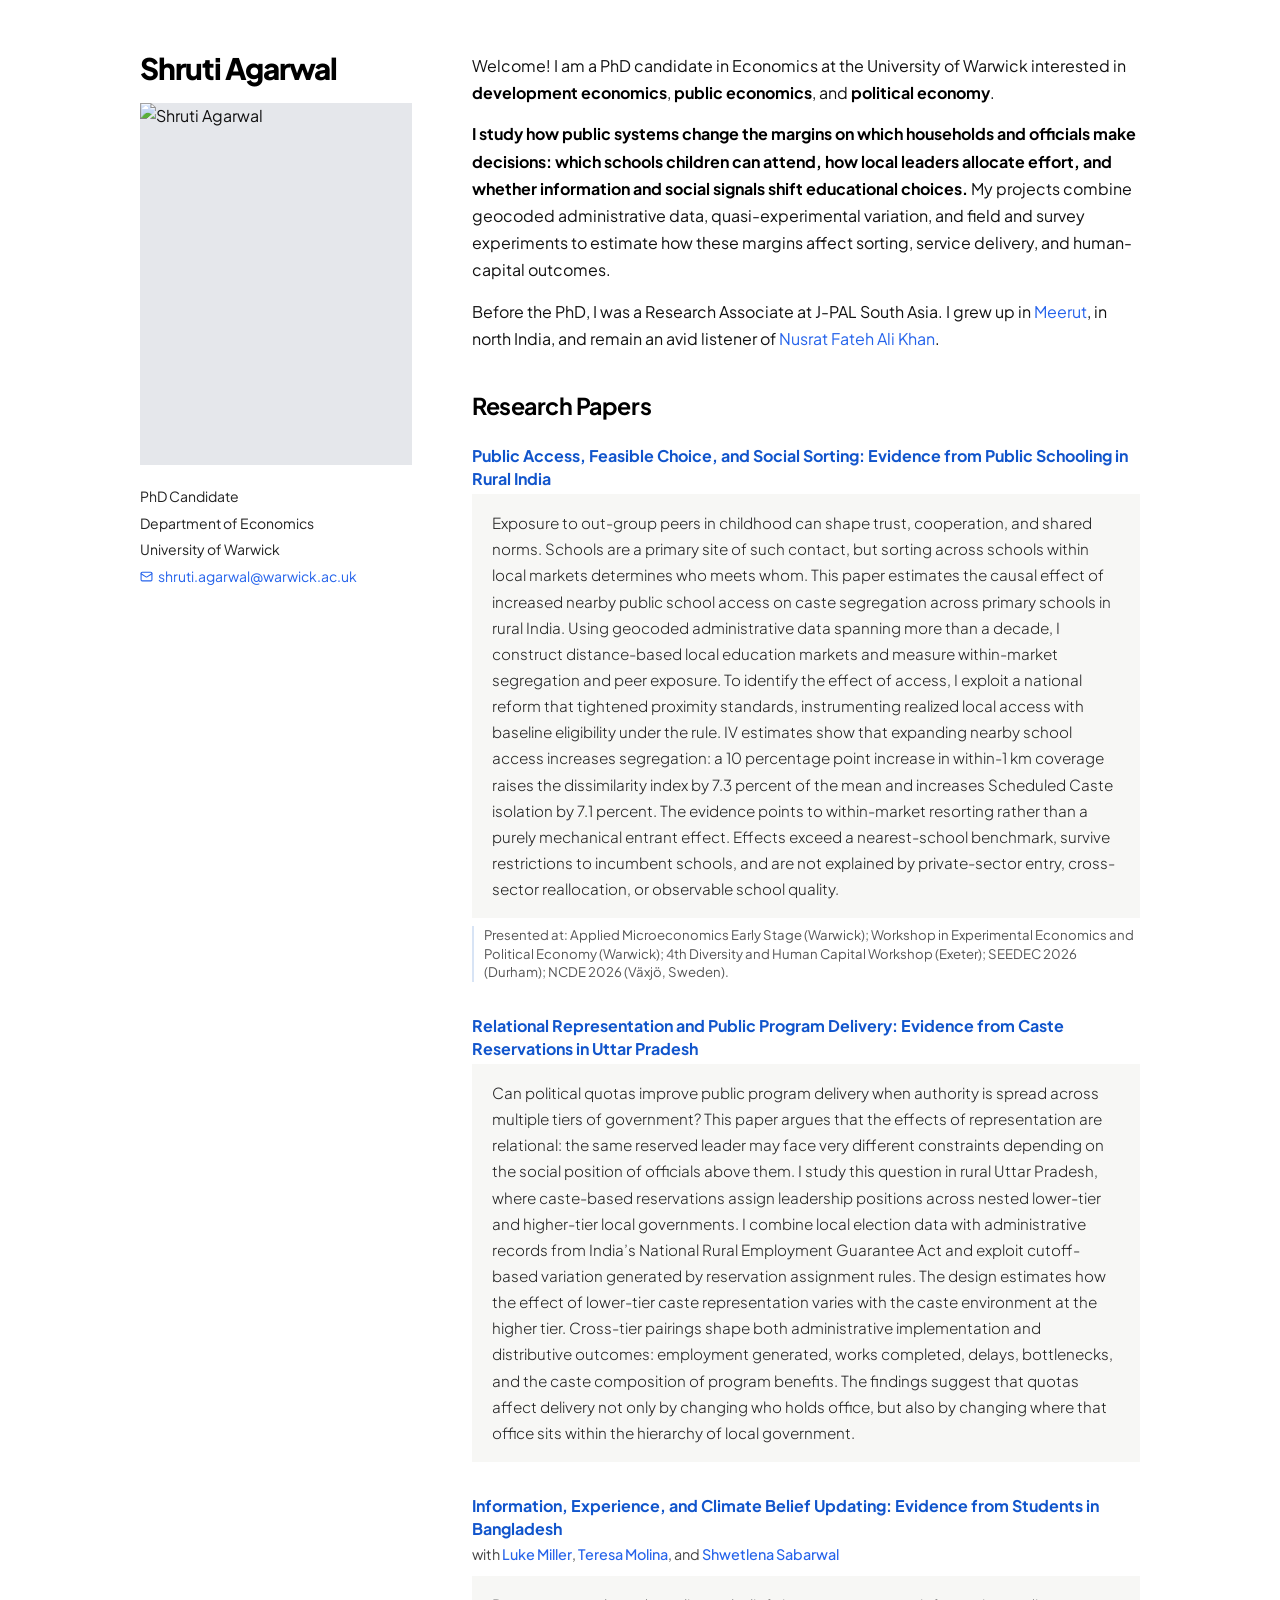
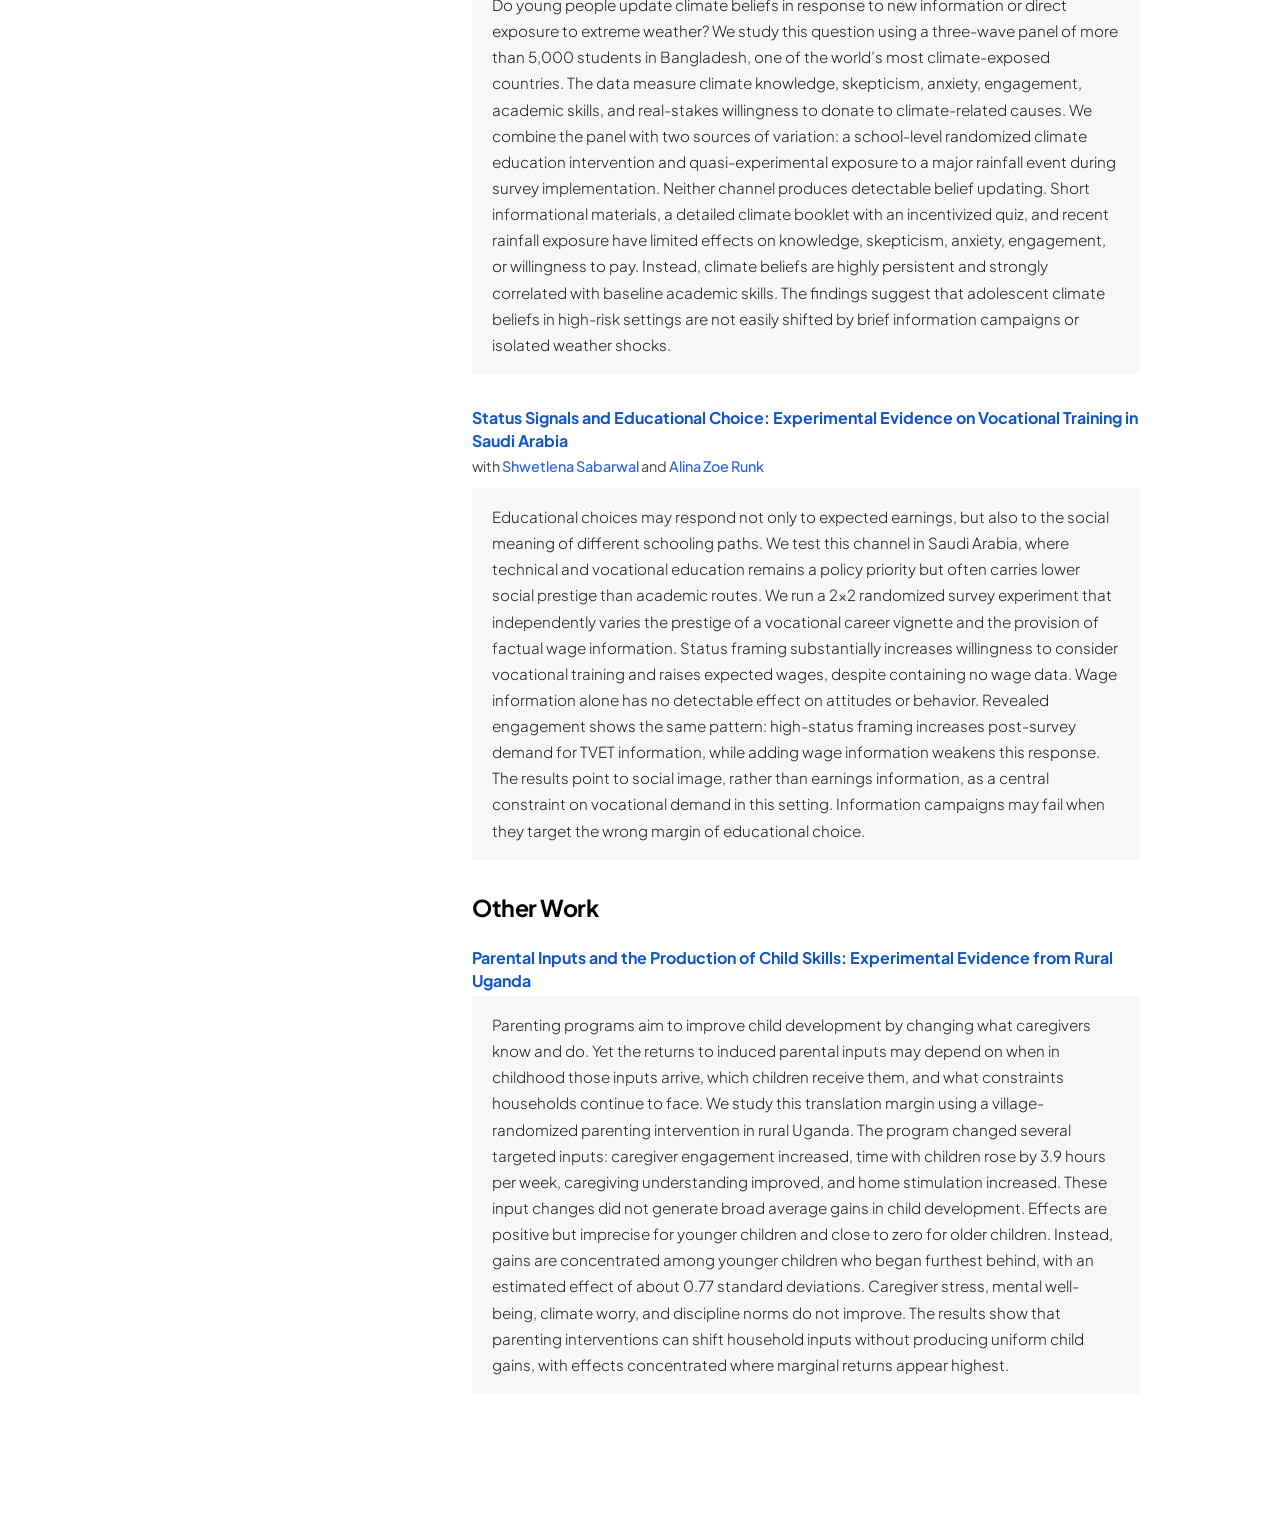
==== index.html @ dd12c12b "Add files via upload" ====
<!DOCTYPE html>
<html lang="en">
<head>
  <meta charset="UTF-8">
  <meta name="viewport" content="width=device-width, initial-scale=1.0">
  <title>Shruti Agarwal</title>
  <meta name="description" content="PhD candidate in Economics at the University of Warwick. Development economics and public economics.">
  <link rel="preconnect" href="https://fonts.googleapis.com">
  <link rel="preconnect" href="https://fonts.gstatic.com" crossorigin>
  <link href="https://fonts.googleapis.com/css2?family=Plus+Jakarta+Sans:ital,wght@0,300;0,400;0,500;0,600;0,700;1,400&display=swap" rel="stylesheet">
  <link rel="stylesheet" href="assets/css/style.css">
</head>
<body>

<div class="page">

  <!-- LEFT COLUMN -->
  <aside class="left-col">
    <h1 class="name">Shruti Agarwal</h1>
    <!-- Replace src with your photo -->
    <img src="assets/images/profile.jpg" alt="Shruti Agarwal" class="photo">
    <div class="affil">
      <p>PhD Candidate</p>
      <p>Department of Economics</p>
      <p>University of Warwick</p>
      <a href="mailto:shruti.agarwal@warwick.ac.uk" class="email-link">
        <svg width="13" height="13" viewBox="0 0 24 24" fill="none" stroke="currentColor" stroke-width="2" stroke-linecap="round" stroke-linejoin="round" aria-hidden="true"><rect width="20" height="16" x="2" y="4" rx="2"/><path d="m22 7-8.97 5.7a1.94 1.94 0 0 1-2.06 0L2 7"/></svg>
        shruti.agarwal@warwick.ac.uk
      </a>
    </div>
  </aside>

  <!-- RIGHT COLUMN -->
  <main class="right-col">

    <div class="bio">
      <p>Welcome! I am a PhD candidate in Economics at the University of Warwick interested in <strong>development economics</strong>, <strong>public economics</strong>, and <strong>political economy</strong>.</p>

      <p><strong>I study how public systems change the margins on which households and officials make decisions: which schools children can attend, how local leaders allocate effort, and whether information and social signals shift educational choices.</strong> My projects combine geocoded administrative data, quasi-experimental variation, and field and survey experiments to estimate how these margins affect sorting, service delivery, and human-capital outcomes.</p>

      <p>Before the PhD, I was a Research Associate at J-PAL South Asia. I grew up in <a href="https://franpritchett.com/00routesdata/1800_1899/1857revolt/meerut/meerut.html" target="_blank" rel="noopener">Meerut</a>, in north India, and remain an avid listener of <a href="https://realworldrecords.com/artists/nusratfatehalikhan/" target="_blank" rel="noopener">Nusrat Fateh Ali Khan</a>.</p>
    </div>

    <!-- RESEARCH PAPERS -->
    <h2 class="section-head">Research Papers</h2>

    <!-- Paper 1 -->
    <div class="paper">
      <p class="paper-title">
        Public Access, Feasible Choice, and Social Sorting: Evidence from Public Schooling in Rural India
      </p>
      <div class="abstract">
        Exposure to out-group peers in childhood can shape trust, cooperation, and shared norms. Schools are a primary site of such contact, but sorting across schools within local markets determines who meets whom. This paper estimates the causal effect of increased nearby public school access on caste segregation across primary schools in rural India. Using geocoded administrative data spanning more than a decade, I construct distance-based local education markets and measure within-market segregation and peer exposure. To identify the effect of access, I exploit a national reform that tightened proximity standards, instrumenting realized local access with baseline eligibility under the rule. IV estimates show that expanding nearby school access increases segregation: a 10 percentage point increase in within-1 km coverage raises the dissimilarity index by 7.3 percent of the mean and increases Scheduled Caste isolation by 7.1 percent. The evidence points to within-market resorting rather than a purely mechanical entrant effect. Effects exceed a nearest-school benchmark, survive restrictions to incumbent schools, and are not explained by private-sector entry, cross-sector reallocation, or observable school quality.
      </div>
      <p class="paper-note">Presented at: Applied Microeconomics Early Stage (Warwick); Workshop in Experimental Economics and Political Economy (Warwick); 4th Diversity and Human Capital Workshop (Exeter); SEEDEC 2026 (Durham); NCDE 2026 (Växjö, Sweden).</p>
    </div>

    <!-- Paper 2 -->
    <div class="paper">
      <p class="paper-title">
        Relational Representation and Public Program Delivery: Evidence from Caste Reservations in Uttar Pradesh
      </p>
      <div class="abstract">
        Can political quotas improve public program delivery when authority is spread across multiple tiers of government? This paper argues that the effects of representation are relational: the same reserved leader may face very different constraints depending on the social position of officials above them. I study this question in rural Uttar Pradesh, where caste-based reservations assign leadership positions across nested lower-tier and higher-tier local governments. I combine local election data with administrative records from India’s National Rural Employment Guarantee Act and exploit cutoff-based variation generated by reservation assignment rules. The design estimates how the effect of lower-tier caste representation varies with the caste environment at the higher tier. Cross-tier pairings shape both administrative implementation and distributive outcomes: employment generated, works completed, delays, bottlenecks, and the caste composition of program benefits. The findings suggest that quotas affect delivery not only by changing who holds office, but also by changing where that office sits within the hierarchy of local government.
      </div>
    </div>

    <!-- Paper 3 -->
    <div class="paper">
      <p class="paper-title">
        Information, Experience, and Climate Belief Updating: Evidence from Students in Bangladesh
      </p>
      <p class="paper-sub">with <a href="#">Luke Miller</a>, <a href="#">Teresa Molina</a>, and <a href="#">Shwetlena Sabarwal</a></p>
      <div class="abstract">
        Do young people update climate beliefs in response to new information or direct exposure to extreme weather? We study this question using a three-wave panel of more than 5,000 students in Bangladesh, one of the world’s most climate-exposed countries. The data measure climate knowledge, skepticism, anxiety, engagement, academic skills, and real-stakes willingness to donate to climate-related causes. We combine the panel with two sources of variation: a school-level randomized climate education intervention and quasi-experimental exposure to a major rainfall event during survey implementation. Neither channel produces detectable belief updating. Short informational materials, a detailed climate booklet with an incentivized quiz, and recent rainfall exposure have limited effects on knowledge, skepticism, anxiety, engagement, or willingness to pay. Instead, climate beliefs are highly persistent and strongly correlated with baseline academic skills. The findings suggest that adolescent climate beliefs in high-risk settings are not easily shifted by brief information campaigns or isolated weather shocks.
      </div>
    </div>

    <!-- Paper 4 -->
    <div class="paper">
      <p class="paper-title">
        Status Signals and Educational Choice: Experimental Evidence on Vocational Training in Saudi Arabia
      </p>
      <p class="paper-sub">with <a href="#">Shwetlena Sabarwal</a> and <a href="#">Alina Zoe Runk</a></p>
      <div class="abstract">
        Educational choices may respond not only to expected earnings, but also to the social meaning of different schooling paths. We test this channel in Saudi Arabia, where technical and vocational education remains a policy priority but often carries lower social prestige than academic routes. We run a 2×2 randomized survey experiment that independently varies the prestige of a vocational career vignette and the provision of factual wage information. Status framing substantially increases willingness to consider vocational training and raises expected wages, despite containing no wage data. Wage information alone has no detectable effect on attitudes or behavior. Revealed engagement shows the same pattern: high-status framing increases post-survey demand for TVET information, while adding wage information weakens this response. The results point to social image, rather than earnings information, as a central constraint on vocational demand in this setting. Information campaigns may fail when they target the wrong margin of educational choice.
      </div>
    </div>
    <h2 class="section-head other-work-head">Other Work</h2>

    <!-- Paper 5 -->
    <div class="paper">
      <p class="paper-title">
        Parental Inputs and the Production of Child Skills: Experimental Evidence from Rural Uganda
      </p>
      <div class="abstract">
        Parenting programs aim to improve child development by changing what caregivers know and do. Yet the returns to induced parental inputs may depend on when in childhood those inputs arrive, which children receive them, and what constraints households continue to face. We study this translation margin using a village-randomized parenting intervention in rural Uganda. The program changed several targeted inputs: caregiver engagement increased, time with children rose by 3.9 hours per week, caregiving understanding improved, and home stimulation increased. These input changes did not generate broad average gains in child development. Effects are positive but imprecise for younger children and close to zero for older children. Instead, gains are concentrated among younger children who began furthest behind, with an estimated effect of about 0.77 standard deviations. Caregiver stress, mental well-being, climate worry, and discipline norms do not improve. The results show that parenting interventions can shift household inputs without producing uniform child gains, with effects concentrated where marginal returns appear highest.
      </div>
    </div>

  </main>

</div>

</body>
</html>
---- assets/css/style.css ----
*, *::before, *::after { box-sizing: border-box; margin: 0; padding: 0; }
html { scroll-behavior: smooth; }

body {
  font-family: 'Plus Jakarta Sans', -apple-system, BlinkMacSystemFont, 'Segoe UI', sans-serif;
  background: #ffffff;
  color: #111111;
  font-size: 16px;
  line-height: 1.65;
  font-weight: 400;
  -webkit-font-smoothing: antialiased;
}

a { color: #2563eb; text-decoration: none; }
a:hover { text-decoration: underline; }

/* ── OUTER PAGE ──────────────────────────── */
.page {
  max-width: 1080px;
  margin: 0 auto;
  padding: 52px 40px 96px;
  display: grid;
  grid-template-columns: 272px 1fr;
  gap: 60px;
  align-items: start;
}

/* ── LEFT COLUMN ─────────────────────────── */
.left-col {
  position: sticky;
  top: 48px;
}

.name {
  font-size: 1.85rem;
  font-weight: 800;
  letter-spacing: -0.03em;
  line-height: 1.1;
  color: #000000;
  margin-bottom: 18px;
}

.photo {
  display: block;
  width: 100%;
  height: auto;
  aspect-ratio: 3 / 4;
  object-fit: cover;
  background: #e5e7eb;
  margin-bottom: 18px;
}

.affil {
  font-size: 0.875rem;
  color: #222222;
  line-height: 1.9;
}

.email-link {
  display: inline-flex;
  align-items: center;
  gap: 5px;
  color: #2563eb;
  font-size: 0.875rem;
  word-break: break-all;
}

/* ── RIGHT COLUMN ────────────────────────── */
.right-col {}

/* ── BIO ─────────────────────────────────── */
.bio {
  margin-bottom: 36px;
}

.bio p {
  font-size: 1rem;
  line-height: 1.7;
  color: #111111;
  margin-bottom: 14px;
}
.bio p:last-child { margin-bottom: 0; }

.bio strong {
  font-weight: 700;
  color: #000000;
}

.cv-link {
  font-size: 1rem;
  color: #2563eb;
  font-weight: 400;
}

/* ── SECTION HEADING ─────────────────────── */
.section-head {
  font-size: 1.45rem;
  font-weight: 700;
  color: #000000;
  letter-spacing: -0.02em;
  margin: 40px 0 24px;
  line-height: 1.2;
}

/* ── PAPER ───────────────────────────────── */
.paper {
  margin-bottom: 32px;
}

.paper-title {
  font-size: 1rem;
  line-height: 1.45;
  margin-bottom: 4px;
}

.paper-title a {
  color: #2563eb;
  font-weight: 500;
}
.paper-title a:hover { text-decoration: underline; }

.pdf-note {
  font-size: 0.9rem;
  color: #2563eb;
  font-weight: 400;
}

.paper-sub {
  font-size: 0.9rem;
  color: #444444;
  margin-bottom: 10px;
  line-height: 1.5;
}
.paper-sub em {
  font-style: italic;
  color: #444444;
}
.paper-sub a {
  color: #2563eb;
  font-weight: 500;
}

.abstract {
  background: #f7f7f5;
  padding: 16px 20px;
  font-size: 0.95rem;
  line-height: 1.72;
  color: #222222;
  font-weight: 300;
}

/* ── RESPONSIVE ──────────────────────────── */
@media (max-width: 720px) {
  .page {
    grid-template-columns: 1fr;
    padding: 32px 20px 64px;
    gap: 36px;
  }
  .left-col { position: static; }
  .photo { max-width: 220px; }
  .name { font-size: 1.6rem; }
}


/* v17: paper titles are not clickable/underlined while PDFs are not attached */
.paper-title,
.paper-title a {
  text-decoration: none !important;
}

.paper-note {
  margin: 8px 0 0;
  color: #555;
  font-size: 13.2px;
  line-height: 1.4;
}


/* v18: wider abstract boxes to avoid long narrow text blocks */
.abstract {
  max-width: 620px !important;
  width: 100%;
}

.paper {
  max-width: 680px;
}


/* v19: slightly broader right column and abstract boxes */
.content,
.main-content,
.right {
  max-width: 760px !important;
}

.abstract {
  max-width: 700px !important;
  width: 100%;
}

.paper {
  max-width: 740px !important;
}


/* v20: Vishan-style blue paper titles and subtle presentation note */
.paper-title {
  color: #1155cc !important;
  font-weight: 700;
}

.paper-title a {
  color: #1155cc !important;
  text-decoration: none !important;
}

.paper-note {
  color: #555 !important;
  font-size: 13.2px !important;
  line-height: 1.4 !important;
  margin: 8px 0 0 !important;
  padding-left: 10px;
  border-left: 2px solid #d8e4f5;
}


/* v21: homepage stage/about update and Uganda separated as Other Work */
.other-work-head {
  margin-top: 34px !important;
}
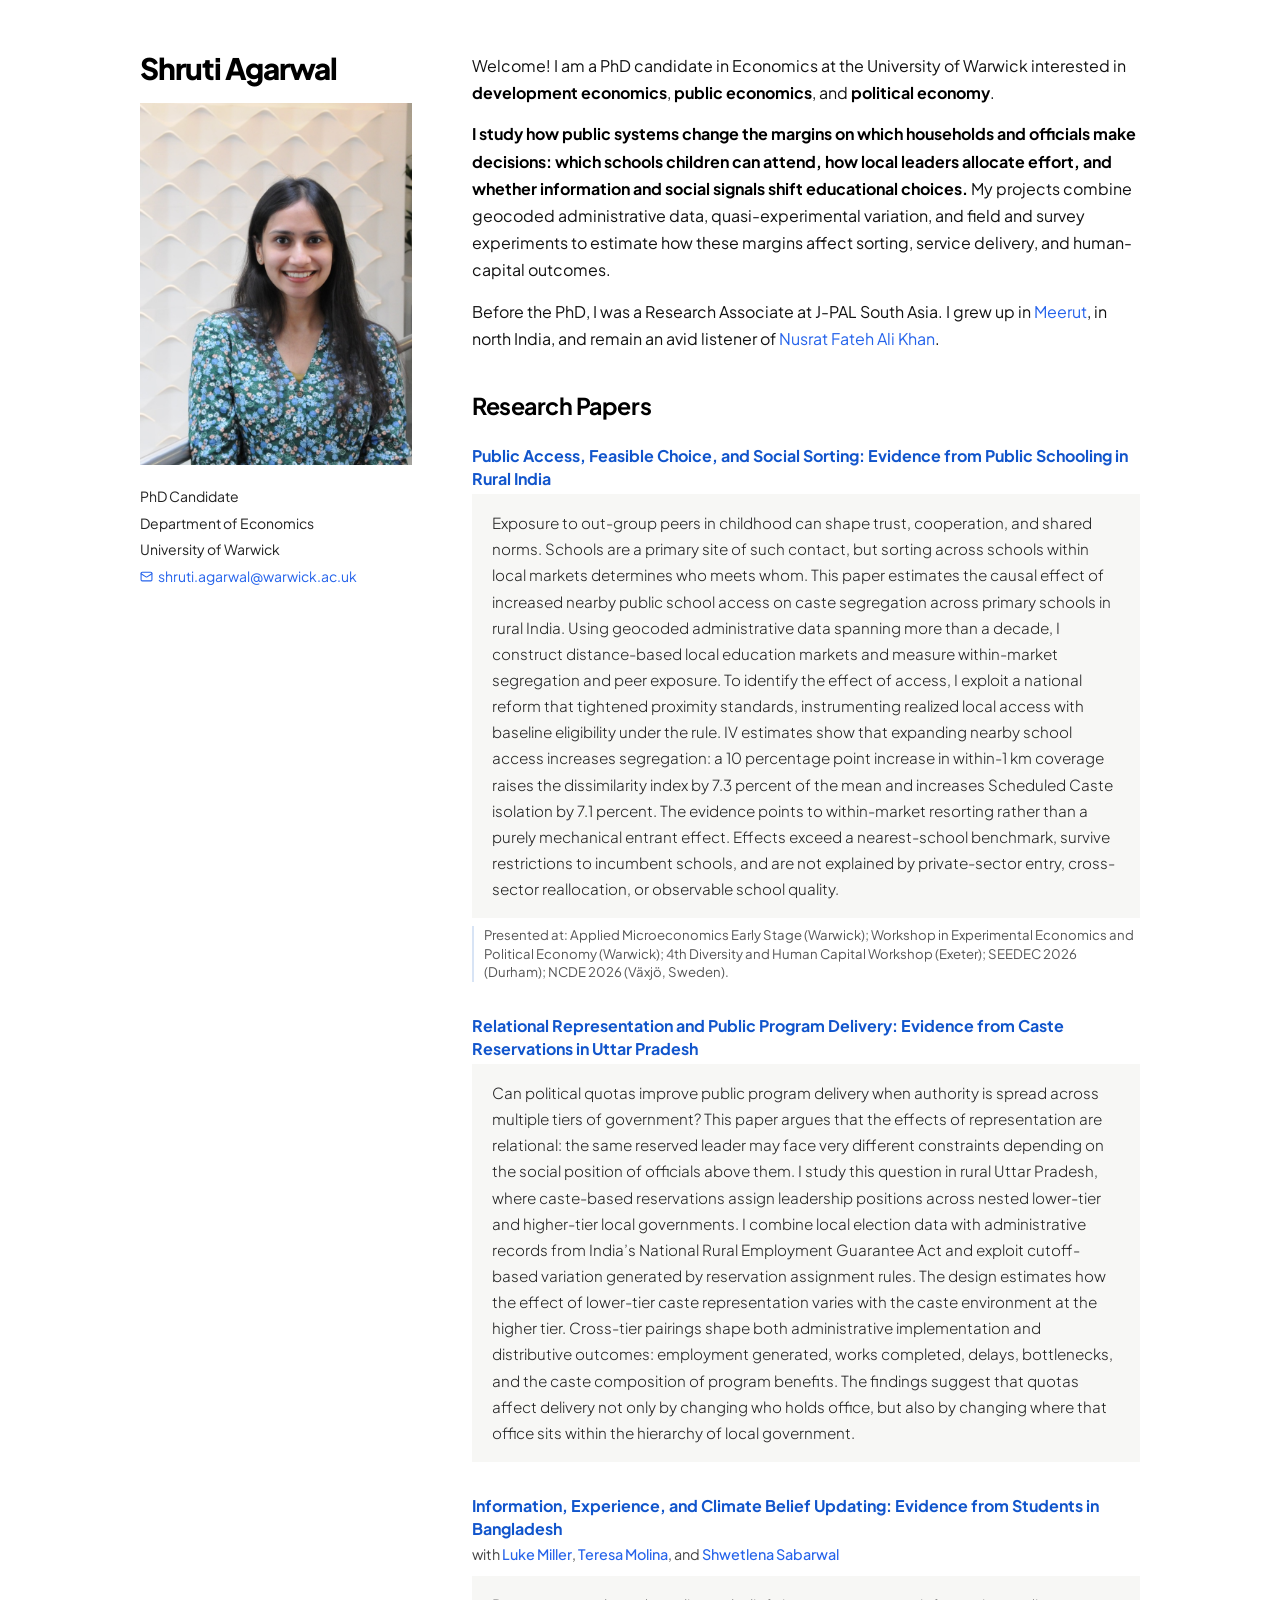
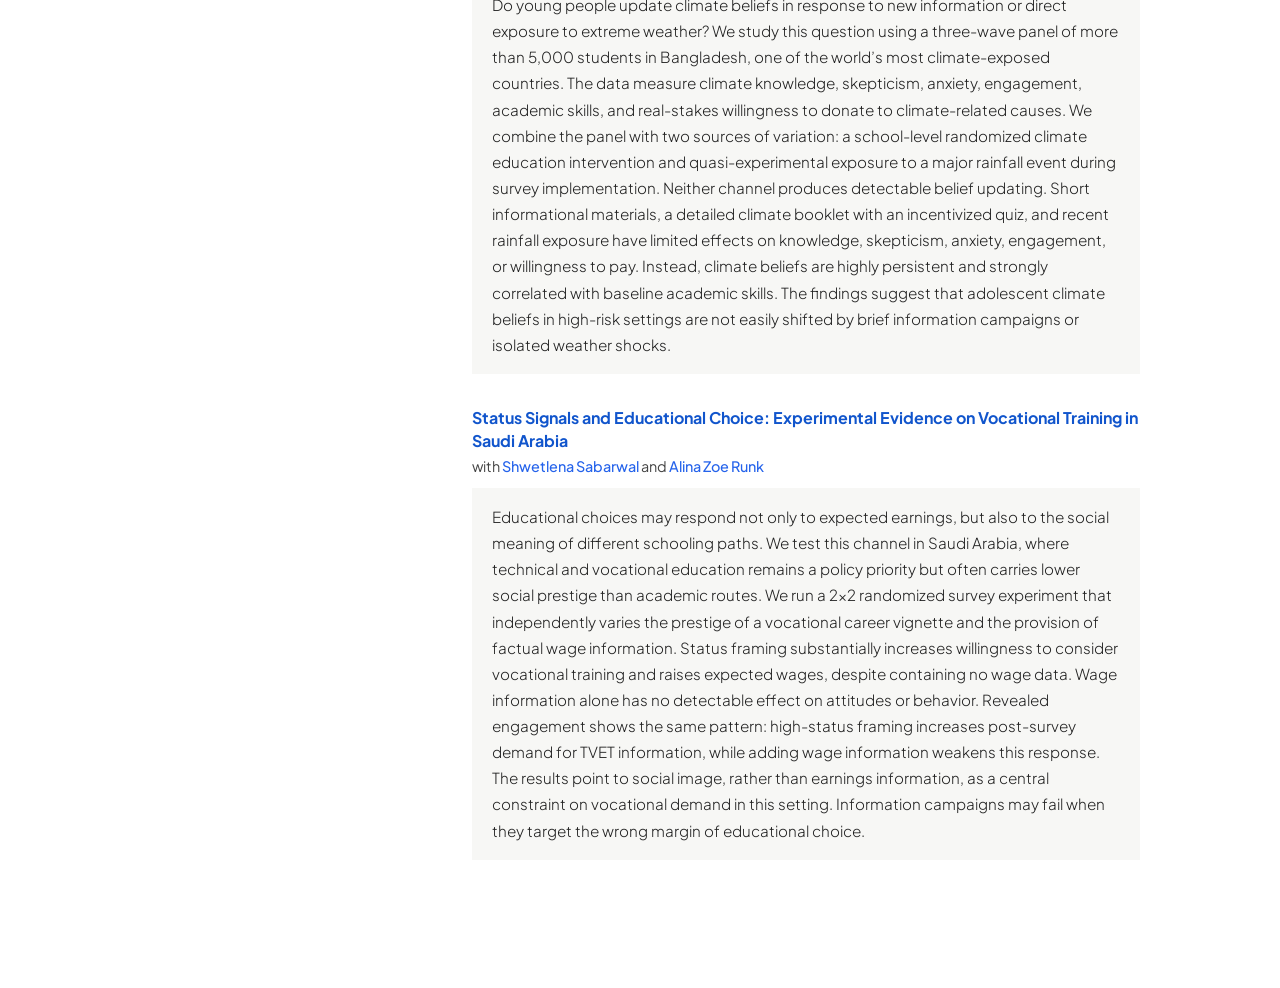
==== commit 85126c27: "Update index.html" ====
--- a/index.html
+++ b/index.html
@@ -86,17 +86,7 @@
         Educational choices may respond not only to expected earnings, but also to the social meaning of different schooling paths. We test this channel in Saudi Arabia, where technical and vocational education remains a policy priority but often carries lower social prestige than academic routes. We run a 2×2 randomized survey experiment that independently varies the prestige of a vocational career vignette and the provision of factual wage information. Status framing substantially increases willingness to consider vocational training and raises expected wages, despite containing no wage data. Wage information alone has no detectable effect on attitudes or behavior. Revealed engagement shows the same pattern: high-status framing increases post-survey demand for TVET information, while adding wage information weakens this response. The results point to social image, rather than earnings information, as a central constraint on vocational demand in this setting. Information campaigns may fail when they target the wrong margin of educational choice.
       </div>
     </div>
-    <h2 class="section-head other-work-head">Other Work</h2>
 
-    <!-- Paper 5 -->
-    <div class="paper">
-      <p class="paper-title">
-        Parental Inputs and the Production of Child Skills: Experimental Evidence from Rural Uganda
-      </p>
-      <div class="abstract">
-        Parenting programs aim to improve child development by changing what caregivers know and do. Yet the returns to induced parental inputs may depend on when in childhood those inputs arrive, which children receive them, and what constraints households continue to face. We study this translation margin using a village-randomized parenting intervention in rural Uganda. The program changed several targeted inputs: caregiver engagement increased, time with children rose by 3.9 hours per week, caregiving understanding improved, and home stimulation increased. These input changes did not generate broad average gains in child development. Effects are positive but imprecise for younger children and close to zero for older children. Instead, gains are concentrated among younger children who began furthest behind, with an estimated effect of about 0.77 standard deviations. Caregiver stress, mental well-being, climate worry, and discipline norms do not improve. The results show that parenting interventions can shift household inputs without producing uniform child gains, with effects concentrated where marginal returns appear highest.
-      </div>
-    </div>
 
   </main>
 
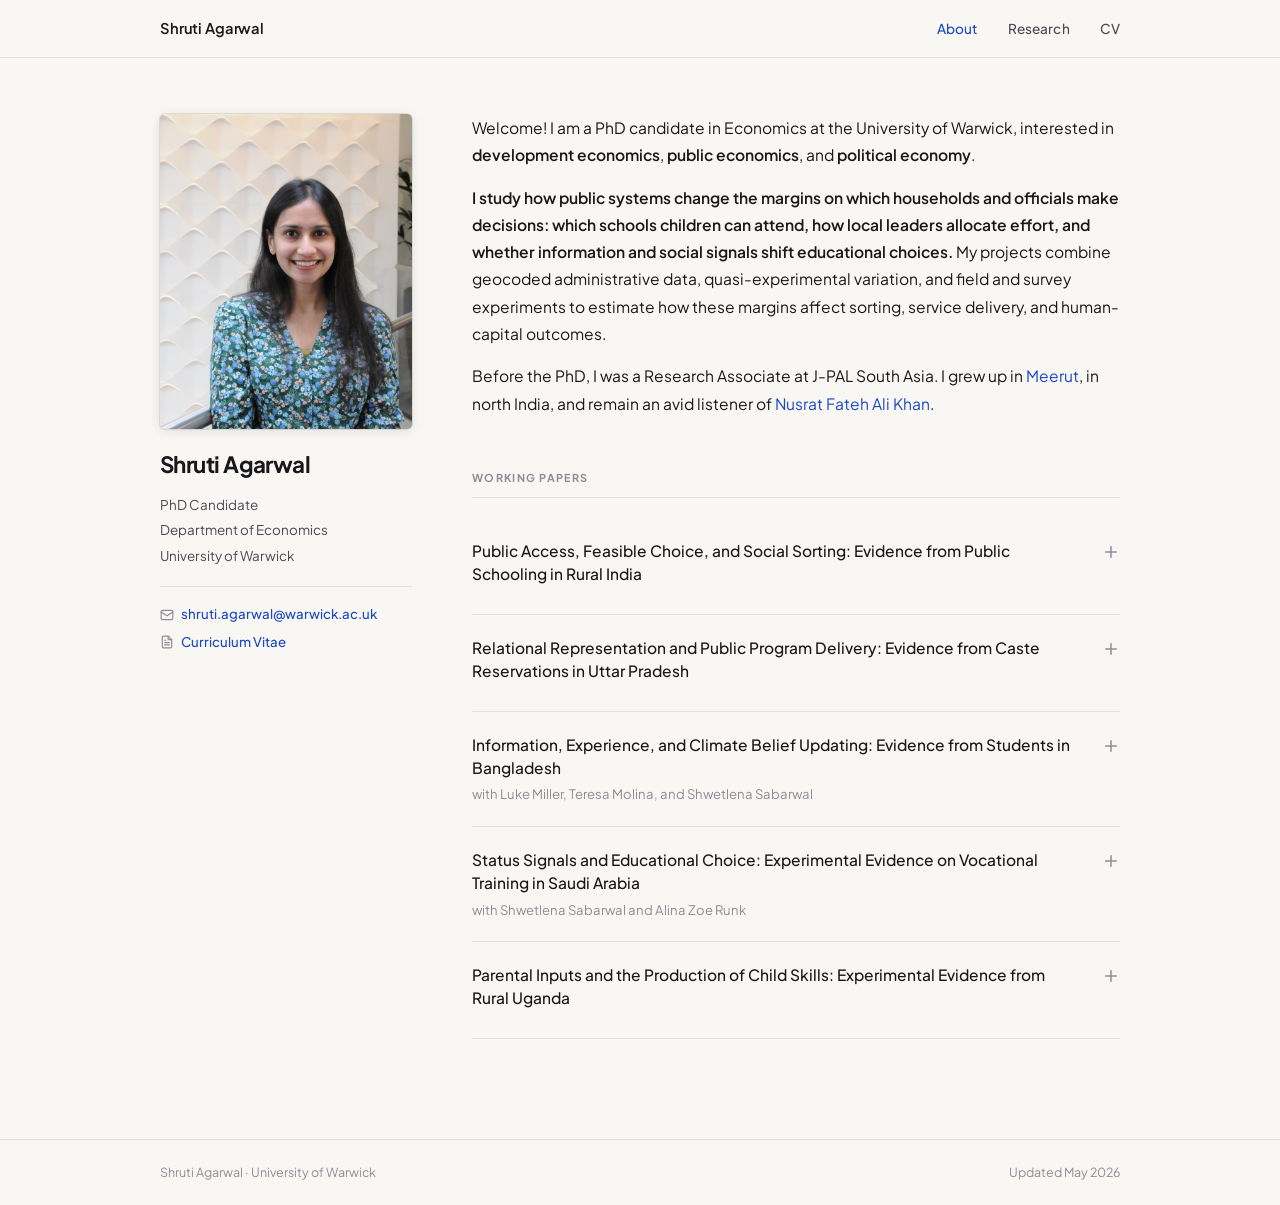
==== commit dc1581de: "fix layout" ====
--- a/index.html
+++ b/index.html
@@ -4,93 +4,262 @@
   <meta charset="UTF-8">
   <meta name="viewport" content="width=device-width, initial-scale=1.0">
   <title>Shruti Agarwal</title>
-  <meta name="description" content="PhD candidate in Economics at the University of Warwick. Development economics and public economics.">
+  <meta name="description" content="Shruti Agarwal is a PhD Candidate in Economics at the University of Warwick. She works on development economics, public economics, and political economy, with a focus on education, local governance, and human capital in South Asia and beyond.">
+
+  <!-- ── SEO ── -->
+  <meta name="author" content="Shruti Agarwal">
+  <meta name="keywords" content="Shruti Agarwal, economics, PhD, Warwick, development economics, public economics, political economy, education, India, caste, NREGA, human capital, J-PAL">
+  <link rel="canonical" href="https://agl-shruti.github.io/">
+
+  <!-- ── OPEN GRAPH (Facebook, LinkedIn) ── -->
+  <meta property="og:type" content="profile">
+  <meta property="og:title" content="Shruti Agarwal — PhD Candidate in Economics">
+  <meta property="og:description" content="PhD Candidate at the University of Warwick working on development economics, public economics, and political economy. Research on school segregation in India, local governance, and human capital.">
+  <meta property="og:url" content="https://agl-shruti.github.io/">
+  <meta property="og:image" content="https://agl-shruti.github.io/assets/images/profile.jpg">
+  <meta property="og:image:width" content="800">
+  <meta property="og:image:height" content="1000">
+  <meta property="og:site_name" content="Shruti Agarwal">
+  <meta property="profile:first_name" content="Shruti">
+  <meta property="profile:last_name" content="Agarwal">
+
+  <!-- ── TWITTER / X CARD ── -->
+  <meta name="twitter:card" content="summary">
+  <meta name="twitter:title" content="Shruti Agarwal — PhD Candidate in Economics">
+  <meta name="twitter:description" content="PhD Candidate at the University of Warwick. Development economics, public economics, political economy.">
+  <meta name="twitter:image" content="https://agl-shruti.github.io/assets/images/profile.jpg">
+
+  <!-- ── SCHEMA.ORG PERSON ── -->
+  <script type="application/ld+json">
+  {
+    "@context": "https://schema.org",
+    "@type": "Person",
+    "name": "Shruti Agarwal",
+    "jobTitle": "PhD Candidate in Economics",
+    "affiliation": {
+      "@type": "CollegeOrUniversity",
+      "name": "University of Warwick",
+      "url": "https://warwick.ac.uk"
+    },
+    "email": "shruti.agarwal@warwick.ac.uk",
+    "url": "https://agl-shruti.github.io/",
+    "image": "https://agl-shruti.github.io/assets/images/profile.jpg",
+    "description": "PhD Candidate in Economics at the University of Warwick, specialising in development economics, public economics, and political economy.",
+    "knowsAbout": ["Development Economics", "Public Economics", "Political Economy", "Education", "Human Capital", "Causal Inference"],
+    "alumniOf": {
+      "@type": "Organization",
+      "name": "J-PAL South Asia"
+    },
+    "workLocation": {
+      "@type": "Place",
+      "name": "Coventry, United Kingdom"
+    }
+  }
+  </script>
+
   <link rel="preconnect" href="https://fonts.googleapis.com">
   <link rel="preconnect" href="https://fonts.gstatic.com" crossorigin>
   <link href="https://fonts.googleapis.com/css2?family=Plus+Jakarta+Sans:ital,wght@0,300;0,400;0,500;0,600;0,700;1,400&display=swap" rel="stylesheet">
   <link rel="stylesheet" href="assets/css/style.css">
+  <link rel="icon" type="image/svg+xml" href="assets/images/favicon.svg">
 </head>
 <body>
 
-<div class="page">
-
-  <!-- LEFT COLUMN -->
-  <aside class="left-col">
-    <h1 class="name">Shruti Agarwal</h1>
-    <!-- Replace src with your photo -->
-    <img src="assets/images/profile.jpg" alt="Shruti Agarwal" class="photo">
-    <div class="affil">
-      <p>PhD Candidate</p>
-      <p>Department of Economics</p>
-      <p>University of Warwick</p>
-      <a href="mailto:shruti.agarwal@warwick.ac.uk" class="email-link">
-        <svg width="13" height="13" viewBox="0 0 24 24" fill="none" stroke="currentColor" stroke-width="2" stroke-linecap="round" stroke-linejoin="round" aria-hidden="true"><rect width="20" height="16" x="2" y="4" rx="2"/><path d="m22 7-8.97 5.7a1.94 1.94 0 0 1-2.06 0L2 7"/></svg>
-        shruti.agarwal@warwick.ac.uk
-      </a>
+<!-- ── NAVIGATION ───────────────────────────────────────── -->
+<nav class="site-nav">
+  <div class="nav-inner">
+    <a href="index.html" class="nav-brand">Shruti Agarwal</a>
+    <ul class="nav-links">
+      <li><a href="index.html" class="active">About</a></li>
+      <li><a href="research.html">Research</a></li>
+      <li><a href="#" aria-label="Download CV">CV</a></li>
+    </ul>
+  </div>
+</nav>
+
+<!-- ── TWO-COLUMN LAYOUT ─────────────────────────────────── -->
+<div class="layout">
+
+  <!-- SIDEBAR -->
+  <aside class="sidebar">
+    <img src="assets/images/profile.jpg" alt="Shruti Agarwal" class="sidebar-photo">
+
+    <div>
+      <h1 class="sidebar-name">Shruti Agarwal</h1>
+
+      <div class="sidebar-affil">
+        <div>PhD Candidate</div>
+        <div>Department of Economics</div>
+        <div>University of Warwick</div>
+      </div>
+
+      <hr class="sidebar-divider">
+
+      <div class="sidebar-links">
+        <a href="mailto:shruti.agarwal@warwick.ac.uk" class="sidebar-link">
+          <!-- mail icon -->
+          <svg width="14" height="14" viewBox="0 0 24 24" fill="none" stroke="currentColor" stroke-width="2" stroke-linecap="round" stroke-linejoin="round" aria-hidden="true">
+            <rect width="20" height="16" x="2" y="4" rx="2"/>
+            <path d="m22 7-8.97 5.7a1.94 1.94 0 0 1-2.06 0L2 7"/>
+          </svg>
+          shruti.agarwal@warwick.ac.uk
+        </a>
+
+        <a href="#" class="sidebar-link">
+          <!-- document icon -->
+          <svg width="14" height="14" viewBox="0 0 24 24" fill="none" stroke="currentColor" stroke-width="2" stroke-linecap="round" stroke-linejoin="round" aria-hidden="true">
+            <path d="M14 2H6a2 2 0 0 0-2 2v16a2 2 0 0 0 2 2h12a2 2 0 0 0 2-2V8z"/>
+            <polyline points="14 2 14 8 20 8"/>
+            <line x1="16" y1="13" x2="8" y2="13"/>
+            <line x1="16" y1="17" x2="8" y2="17"/>
+            <polyline points="10 9 9 9 8 9"/>
+          </svg>
+          Curriculum Vitae
+        </a>
+      </div>
     </div>
   </aside>
 
-  <!-- RIGHT COLUMN -->
-  <main class="right-col">
-
-    <div class="bio">
-      <p>Welcome! I am a PhD candidate in Economics at the University of Warwick interested in <strong>development economics</strong>, <strong>public economics</strong>, and <strong>political economy</strong>.</p>
-
-      <p><strong>I study how public systems change the margins on which households and officials make decisions: which schools children can attend, how local leaders allocate effort, and whether information and social signals shift educational choices.</strong> My projects combine geocoded administrative data, quasi-experimental variation, and field and survey experiments to estimate how these margins affect sorting, service delivery, and human-capital outcomes.</p>
-
-      <p>Before the PhD, I was a Research Associate at J-PAL South Asia. I grew up in <a href="https://franpritchett.com/00routesdata/1800_1899/1857revolt/meerut/meerut.html" target="_blank" rel="noopener">Meerut</a>, in north India, and remain an avid listener of <a href="https://realworldrecords.com/artists/nusratfatehalikhan/" target="_blank" rel="noopener">Nusrat Fateh Ali Khan</a>.</p>
-    </div>
-
-    <!-- RESEARCH PAPERS -->
-    <h2 class="section-head">Research Papers</h2>
-
-    <!-- Paper 1 -->
-    <div class="paper">
-      <p class="paper-title">
-        Public Access, Feasible Choice, and Social Sorting: Evidence from Public Schooling in Rural India
-      </p>
-      <div class="abstract">
-        Exposure to out-group peers in childhood can shape trust, cooperation, and shared norms. Schools are a primary site of such contact, but sorting across schools within local markets determines who meets whom. This paper estimates the causal effect of increased nearby public school access on caste segregation across primary schools in rural India. Using geocoded administrative data spanning more than a decade, I construct distance-based local education markets and measure within-market segregation and peer exposure. To identify the effect of access, I exploit a national reform that tightened proximity standards, instrumenting realized local access with baseline eligibility under the rule. IV estimates show that expanding nearby school access increases segregation: a 10 percentage point increase in within-1 km coverage raises the dissimilarity index by 7.3 percent of the mean and increases Scheduled Caste isolation by 7.1 percent. The evidence points to within-market resorting rather than a purely mechanical entrant effect. Effects exceed a nearest-school benchmark, survive restrictions to incumbent schools, and are not explained by private-sector entry, cross-sector reallocation, or observable school quality.
-      </div>
-      <p class="paper-note">Presented at: Applied Microeconomics Early Stage (Warwick); Workshop in Experimental Economics and Political Economy (Warwick); 4th Diversity and Human Capital Workshop (Exeter); SEEDEC 2026 (Durham); NCDE 2026 (Växjö, Sweden).</p>
-    </div>
-
-    <!-- Paper 2 -->
-    <div class="paper">
-      <p class="paper-title">
-        Relational Representation and Public Program Delivery: Evidence from Caste Reservations in Uttar Pradesh
-      </p>
-      <div class="abstract">
-        Can political quotas improve public program delivery when authority is spread across multiple tiers of government? This paper argues that the effects of representation are relational: the same reserved leader may face very different constraints depending on the social position of officials above them. I study this question in rural Uttar Pradesh, where caste-based reservations assign leadership positions across nested lower-tier and higher-tier local governments. I combine local election data with administrative records from India’s National Rural Employment Guarantee Act and exploit cutoff-based variation generated by reservation assignment rules. The design estimates how the effect of lower-tier caste representation varies with the caste environment at the higher tier. Cross-tier pairings shape both administrative implementation and distributive outcomes: employment generated, works completed, delays, bottlenecks, and the caste composition of program benefits. The findings suggest that quotas affect delivery not only by changing who holds office, but also by changing where that office sits within the hierarchy of local government.
-      </div>
-    </div>
-
-    <!-- Paper 3 -->
-    <div class="paper">
-      <p class="paper-title">
-        Information, Experience, and Climate Belief Updating: Evidence from Students in Bangladesh
-      </p>
-      <p class="paper-sub">with <a href="#">Luke Miller</a>, <a href="#">Teresa Molina</a>, and <a href="#">Shwetlena Sabarwal</a></p>
-      <div class="abstract">
-        Do young people update climate beliefs in response to new information or direct exposure to extreme weather? We study this question using a three-wave panel of more than 5,000 students in Bangladesh, one of the world’s most climate-exposed countries. The data measure climate knowledge, skepticism, anxiety, engagement, academic skills, and real-stakes willingness to donate to climate-related causes. We combine the panel with two sources of variation: a school-level randomized climate education intervention and quasi-experimental exposure to a major rainfall event during survey implementation. Neither channel produces detectable belief updating. Short informational materials, a detailed climate booklet with an incentivized quiz, and recent rainfall exposure have limited effects on knowledge, skepticism, anxiety, engagement, or willingness to pay. Instead, climate beliefs are highly persistent and strongly correlated with baseline academic skills. The findings suggest that adolescent climate beliefs in high-risk settings are not easily shifted by brief information campaigns or isolated weather shocks.
-      </div>
-    </div>
-
-    <!-- Paper 4 -->
-    <div class="paper">
-      <p class="paper-title">
-        Status Signals and Educational Choice: Experimental Evidence on Vocational Training in Saudi Arabia
-      </p>
-      <p class="paper-sub">with <a href="#">Shwetlena Sabarwal</a> and <a href="#">Alina Zoe Runk</a></p>
-      <div class="abstract">
-        Educational choices may respond not only to expected earnings, but also to the social meaning of different schooling paths. We test this channel in Saudi Arabia, where technical and vocational education remains a policy priority but often carries lower social prestige than academic routes. We run a 2×2 randomized survey experiment that independently varies the prestige of a vocational career vignette and the provision of factual wage information. Status framing substantially increases willingness to consider vocational training and raises expected wages, despite containing no wage data. Wage information alone has no detectable effect on attitudes or behavior. Revealed engagement shows the same pattern: high-status framing increases post-survey demand for TVET information, while adding wage information weakens this response. The results point to social image, rather than earnings information, as a central constraint on vocational demand in this setting. Information campaigns may fail when they target the wrong margin of educational choice.
-      </div>
-    </div>
-
+  <!-- MAIN CONTENT -->
+  <main class="content">
+
+    <!-- BIO -->
+    <section class="section">
+      <div class="bio-text">
+        <p>Welcome! I am a PhD candidate in Economics at the University of Warwick, interested in <strong>development economics</strong>, <strong>public economics</strong>, and <strong>political economy</strong>.</p>
+
+        <p><strong>I study how public systems change the margins on which households and officials make decisions: which schools children can attend, how local leaders allocate effort, and whether information and social signals shift educational choices.</strong> My projects combine geocoded administrative data, quasi-experimental variation, and field and survey experiments to estimate how these margins affect sorting, service delivery, and human-capital outcomes.</p>
+
+        <p>Before the PhD, I was a Research Associate at J-PAL South Asia. I grew up in <a href="https://franpritchett.com/00routesdata/1800_1899/1857revolt/meerut/meerut.html" target="_blank" rel="noopener">Meerut</a>, in north India, and remain an avid listener of <a href="https://realworldrecords.com/artists/nusratfatehalikhan/" target="_blank" rel="noopener">Nusrat Fateh Ali Khan</a>.</p>
+      </div>
+    </section>
+
+    <!-- WORKING PAPERS -->
+    <section class="section">
+      <div class="section-label">Working Papers</div>
+      <div class="paper-cards">
+
+        <!-- ── PAPER 1 ─────────────────────────────────── -->
+        <details class="paper-card" id="paper-india">
+          <summary>
+            <div class="paper-card-header">
+              <div class="paper-card-title">Public Access, Feasible Choice, and Social Sorting: Evidence from Public Schooling in Rural India</div>
+            </div>
+            <svg class="paper-toggle" viewBox="0 0 24 24" fill="none" stroke="currentColor" stroke-width="2" stroke-linecap="round" stroke-linejoin="round" aria-hidden="true">
+              <line x1="12" y1="5" x2="12" y2="19"/><line x1="5" y1="12" x2="19" y2="12"/>
+            </svg>
+          </summary>
+          <div class="paper-body">
+            <div>
+              <p class="paper-abstract">Exposure to out-group peers in childhood can shape trust, cooperation, and shared norms. Schools are a primary site of such contact, but sorting across schools within local markets determines who meets whom. This paper estimates the causal effect of increased nearby public school access on caste segregation across primary schools in rural India. Using geocoded administrative data spanning more than a decade, I construct distance-based local education markets and measure within-market segregation and peer exposure. To identify the effect of access, I exploit a national reform that tightened proximity standards, instrumenting realized local access with baseline eligibility under the rule. IV estimates show that expanding nearby school access increases segregation: a 10 percentage point increase in within-1 km coverage raises the dissimilarity index by 7.3 percent of the mean and increases Scheduled Caste isolation by 7.1 percent. The evidence points to within-market resorting rather than a purely mechanical entrant effect. Effects exceed a nearest-school benchmark, survive restrictions to incumbent schools, and are not explained by private-sector entry, cross-sector reallocation, or observable school quality.</p>
+              <div class="paper-presentations">Presented at: Applied Microeconomics Early Stage (Warwick); Workshop in Experimental Economics and Political Economy (Warwick); 4th Diversity and Human Capital Workshop (Exeter); SEEDEC 2026 (Durham); NCDE 2026 (Växjö, Sweden).</div>
+            </div>
+            <div class="paper-figure">
+              <img src="assets/images/india-main-figure.svg" alt="Main figure: Public Access and Social Sorting in Rural India">
+              <div class="paper-figure-caption">Figure: IV estimates of access on segregation indices</div>
+            </div>
+          </div>
+        </details>
+
+        <!-- ── PAPER 2 ─────────────────────────────────── -->
+        <details class="paper-card" id="paper-up">
+          <summary>
+            <div class="paper-card-header">
+              <div class="paper-card-title">Relational Representation and Public Program Delivery: Evidence from Caste Reservations in Uttar Pradesh</div>
+            </div>
+            <svg class="paper-toggle" viewBox="0 0 24 24" fill="none" stroke="currentColor" stroke-width="2" stroke-linecap="round" stroke-linejoin="round" aria-hidden="true">
+              <line x1="12" y1="5" x2="12" y2="19"/><line x1="5" y1="12" x2="19" y2="12"/>
+            </svg>
+          </summary>
+          <div class="paper-body">
+            <div>
+              <p class="paper-abstract">Can political quotas improve public program delivery when authority is spread across multiple tiers of government? This paper argues that the effects of representation are relational: the same reserved leader may face very different constraints depending on the social position of officials above them. I study this question in rural Uttar Pradesh, where caste-based reservations assign leadership positions across nested lower-tier and higher-tier local governments. I combine local election data with administrative records from India's National Rural Employment Guarantee Act and exploit cutoff-based variation generated by reservation assignment rules. The design estimates how the effect of lower-tier caste representation varies with the caste environment at the higher tier. Cross-tier pairings shape both administrative implementation and distributive outcomes: employment generated, works completed, delays, bottlenecks, and the caste composition of program benefits. The findings suggest that quotas affect delivery not only by changing who holds office, but also by changing where that office sits within the hierarchy of local government.</p>
+            </div>
+            <div class="paper-figure">
+              <img src="assets/images/alignment-main-figure.svg" alt="Main figure: Relational Representation in Uttar Pradesh">
+              <div class="paper-figure-caption">Figure: Effect of cross-tier caste alignment on NREGA outcomes</div>
+            </div>
+          </div>
+        </details>
+
+        <!-- ── PAPER 3 ─────────────────────────────────── -->
+        <details class="paper-card" id="paper-bangladesh">
+          <summary>
+            <div class="paper-card-header">
+              <div class="paper-card-title">Information, Experience, and Climate Belief Updating: Evidence from Students in Bangladesh</div>
+              <div class="paper-card-coauthors">with <a href="#">Luke Miller</a>, <a href="#">Teresa Molina</a>, and <a href="#">Shwetlena Sabarwal</a></div>
+            </div>
+            <svg class="paper-toggle" viewBox="0 0 24 24" fill="none" stroke="currentColor" stroke-width="2" stroke-linecap="round" stroke-linejoin="round" aria-hidden="true">
+              <line x1="12" y1="5" x2="12" y2="19"/><line x1="5" y1="12" x2="19" y2="12"/>
+            </svg>
+          </summary>
+          <div class="paper-body">
+            <div>
+              <p class="paper-abstract">Do young people update climate beliefs in response to new information or direct exposure to extreme weather? We study this question using a three-wave panel of more than 5,000 students in Bangladesh, one of the world's most climate-exposed countries. The data measure climate knowledge, skepticism, anxiety, engagement, academic skills, and real-stakes willingness to donate to climate-related causes. We combine the panel with two sources of variation: a school-level randomized climate education intervention and quasi-experimental exposure to a major rainfall event during survey implementation. Neither channel produces detectable belief updating. Short informational materials, a detailed climate booklet with an incentivized quiz, and recent rainfall exposure have limited effects on knowledge, skepticism, anxiety, engagement, or willingness to pay. Instead, climate beliefs are highly persistent and strongly correlated with baseline academic skills. The findings suggest that adolescent climate beliefs in high-risk settings are not easily shifted by brief information campaigns or isolated weather shocks.</p>
+            </div>
+            <div class="paper-figure">
+              <img src="assets/images/bangladesh-main-figure.svg" alt="Main figure: Climate Belief Updating in Bangladesh">
+              <div class="paper-figure-caption">Figure: Treatment effects on climate belief outcomes</div>
+            </div>
+          </div>
+        </details>
+
+        <!-- ── PAPER 4 ─────────────────────────────────── -->
+        <details class="paper-card" id="paper-tvet">
+          <summary>
+            <div class="paper-card-header">
+              <div class="paper-card-title">Status Signals and Educational Choice: Experimental Evidence on Vocational Training in Saudi Arabia</div>
+              <div class="paper-card-coauthors">with <a href="#">Shwetlena Sabarwal</a> and <a href="#">Alina Zoe Runk</a></div>
+            </div>
+            <svg class="paper-toggle" viewBox="0 0 24 24" fill="none" stroke="currentColor" stroke-width="2" stroke-linecap="round" stroke-linejoin="round" aria-hidden="true">
+              <line x1="12" y1="5" x2="12" y2="19"/><line x1="5" y1="12" x2="19" y2="12"/>
+            </svg>
+          </summary>
+          <div class="paper-body">
+            <div>
+              <p class="paper-abstract">Educational choices may respond not only to expected earnings, but also to the social meaning of different schooling paths. We test this channel in Saudi Arabia, where technical and vocational education remains a policy priority but often carries lower social prestige than academic routes. We run a 2&times;2 randomized survey experiment that independently varies the prestige of a vocational career vignette and the provision of factual wage information. Status framing substantially increases willingness to consider vocational training and raises expected wages, despite containing no wage data. Wage information alone has no detectable effect on attitudes or behavior. Revealed engagement shows the same pattern: high-status framing increases post-survey demand for TVET information, while adding wage information weakens this response. The results point to social image, rather than earnings information, as a central constraint on vocational demand in this setting. Information campaigns may fail when they target the wrong margin of educational choice.</p>
+            </div>
+            <div class="paper-figure">
+              <img src="assets/images/tvet-main-figure.svg" alt="Main figure: Status Signals and TVET in Saudi Arabia">
+              <div class="paper-figure-caption">Figure: 2×2 experimental effects on TVET willingness</div>
+            </div>
+          </div>
+        </details>
+
+        <!-- ── PAPER 5 ─────────────────────────────────── -->
+        <details class="paper-card" id="paper-uganda">
+          <summary>
+            <div class="paper-card-header">
+              <div class="paper-card-title">Parental Inputs and the Production of Child Skills: Experimental Evidence from Rural Uganda</div>
+            </div>
+            <svg class="paper-toggle" viewBox="0 0 24 24" fill="none" stroke="currentColor" stroke-width="2" stroke-linecap="round" stroke-linejoin="round" aria-hidden="true">
+              <line x1="12" y1="5" x2="12" y2="19"/><line x1="5" y1="12" x2="19" y2="12"/>
+            </svg>
+          </summary>
+          <div class="paper-body">
+            <div>
+              <p class="paper-abstract">Parenting programs aim to improve child development by changing what caregivers know and do. Yet the returns to induced parental inputs may depend on when in childhood those inputs arrive, which children receive them, and what constraints households continue to face. We study this translation margin using a village-randomized parenting intervention in rural Uganda. The program changed several targeted inputs: caregiver engagement increased, time with children rose by 3.9 hours per week, caregiving understanding improved, and home stimulation increased. These input changes did not generate broad average gains in child development. Effects are positive but imprecise for younger children and close to zero for older children. Instead, gains are concentrated among younger children who began furthest behind, with an estimated effect of about 0.77 standard deviations. Caregiver stress, mental well-being, climate worry, and discipline norms do not improve. The results show that parenting interventions can shift household inputs without producing uniform child gains, with effects concentrated where marginal returns appear highest.</p>
+            </div>
+            <div class="paper-figure">
+              <img src="assets/images/uganda-main-figure.svg" alt="Main figure: Parental Inputs and Child Skills in Uganda">
+              <div class="paper-figure-caption">Figure: Heterogeneous effects by child age and baseline development</div>
+            </div>
+          </div>
+        </details>
+
+      </div>
+    </section>
 
   </main>
-
 </div>
+
+<!-- ── FOOTER ────────────────────────────────────────────── -->
+<footer>
+  <div class="footer-inner">
+    <span>Shruti Agarwal &middot; University of Warwick</span>
+    <span>Updated May 2026</span>
+  </div>
+</footer>
 
 </body>
 </html>
--- a/assets/css/style.css
+++ b/assets/css/style.css
@@ -1,231 +1,458 @@
+/* ============================================================
+   Shruti Agarwal — Academic Profile
+   ============================================================ */
+
+/* ── CUSTOM PROPERTIES ───────────────────────────────────── */
+:root {
+  --bg:           #f8f7f4;
+  --surface:      #ffffff;
+  --border:       #e3e2dc;
+  --text-1:       #18171a;
+  --text-2:       #4a4852;
+  --text-3:       #8e8c96;
+  --accent:       #1c48c4;
+  --accent-hover: #1637a0;
+  --accent-bg:    #eef2fc;
+  --nav-h:        58px;
+  --sidebar-w:    252px;
+  --max-w:        1040px;
+  --r:            5px;
+  --font:         'Plus Jakarta Sans', -apple-system, BlinkMacSystemFont,
+                  'Segoe UI', sans-serif;
+}
+
+/* ── RESET ───────────────────────────────────────────────── */
 *, *::before, *::after { box-sizing: border-box; margin: 0; padding: 0; }
-html { scroll-behavior: smooth; }
+html { scroll-behavior: smooth; font-size: 16px; }
 
 body {
-  font-family: 'Plus Jakarta Sans', -apple-system, BlinkMacSystemFont, 'Segoe UI', sans-serif;
-  background: #ffffff;
-  color: #111111;
-  font-size: 16px;
+  font-family: var(--font);
+  background: var(--bg);
+  color: var(--text-1);
   line-height: 1.65;
-  font-weight: 400;
   -webkit-font-smoothing: antialiased;
-}
-
-a { color: #2563eb; text-decoration: none; }
-a:hover { text-decoration: underline; }
-
-/* ── OUTER PAGE ──────────────────────────── */
-.page {
-  max-width: 1080px;
+  -moz-osx-font-smoothing: grayscale;
+}
+
+a { color: var(--accent); text-decoration: none; }
+a:hover { text-decoration: underline; color: var(--accent-hover); }
+
+/* ── NAVIGATION ──────────────────────────────────────────── */
+.site-nav {
+  position: sticky;
+  top: 0;
+  z-index: 100;
+  height: var(--nav-h);
+  background: rgba(248, 247, 244, 0.92);
+  backdrop-filter: blur(10px);
+  -webkit-backdrop-filter: blur(10px);
+  border-bottom: 1px solid var(--border);
+}
+
+.nav-inner {
+  max-width: var(--max-w);
   margin: 0 auto;
-  padding: 52px 40px 96px;
+  padding: 0 40px;
+  height: 100%;
+  display: flex;
+  align-items: center;
+  justify-content: space-between;
+}
+
+.nav-brand {
+  font-size: 0.92rem;
+  font-weight: 600;
+  color: var(--text-1);
+  letter-spacing: -0.01em;
+}
+.nav-brand:hover { color: var(--accent); text-decoration: none; }
+
+.nav-links {
+  list-style: none;
+  display: flex;
+  gap: 30px;
+}
+
+.nav-links a {
+  font-size: 0.85rem;
+  font-weight: 500;
+  color: var(--text-2);
+  letter-spacing: 0.01em;
+  transition: color 0.15s;
+}
+.nav-links a:hover,
+.nav-links a.active {
+  color: var(--accent);
+  text-decoration: none;
+}
+
+/* ── PAGE LAYOUT (two-column) ────────────────────────────── */
+.layout {
+  max-width: var(--max-w);
+  margin: 0 auto;
+  padding: 56px 40px 100px;
   display: grid;
-  grid-template-columns: 272px 1fr;
+  grid-template-columns: var(--sidebar-w) 1fr;
   gap: 60px;
   align-items: start;
 }
 
-/* ── LEFT COLUMN ─────────────────────────── */
-.left-col {
+/* ── SIDEBAR ─────────────────────────────────────────────── */
+.sidebar {
   position: sticky;
-  top: 48px;
-}
-
-.name {
-  font-size: 1.85rem;
-  font-weight: 800;
-  letter-spacing: -0.03em;
-  line-height: 1.1;
-  color: #000000;
-  margin-bottom: 18px;
-}
-
-.photo {
+  top: calc(var(--nav-h) + 28px);
+}
+
+.sidebar-photo {
   display: block;
   width: 100%;
-  height: auto;
-  aspect-ratio: 3 / 4;
+  aspect-ratio: 4 / 5;
   object-fit: cover;
+  border-radius: var(--r);
   background: #e5e7eb;
+  margin-bottom: 22px;
+}
+
+.sidebar-name {
+  font-size: 1.4rem;
+  font-weight: 700;
+  letter-spacing: -0.025em;
+  color: var(--text-1);
+  line-height: 1.2;
+  margin-bottom: 14px;
+}
+
+.sidebar-affil {
+  font-size: 0.84rem;
+  color: var(--text-2);
+  line-height: 1.9;
   margin-bottom: 18px;
 }
 
-.affil {
-  font-size: 0.875rem;
-  color: #222222;
-  line-height: 1.9;
-}
-
-.email-link {
+.sidebar-divider {
+  border: none;
+  border-top: 1px solid var(--border);
+  margin-bottom: 18px;
+}
+
+.sidebar-links {
+  display: flex;
+  flex-direction: column;
+  gap: 9px;
+}
+
+.sidebar-link {
   display: inline-flex;
   align-items: center;
-  gap: 5px;
-  color: #2563eb;
-  font-size: 0.875rem;
+  gap: 7px;
+  font-size: 0.83rem;
+  font-weight: 500;
+  color: var(--accent);
   word-break: break-all;
-}
-
-/* ── RIGHT COLUMN ────────────────────────── */
-.right-col {}
-
-/* ── BIO ─────────────────────────────────── */
-.bio {
+  line-height: 1.4;
+}
+.sidebar-link svg { flex-shrink: 0; color: var(--text-3); }
+.sidebar-link:hover { text-decoration: underline; color: var(--accent-hover); }
+
+/* ── CONTENT ─────────────────────────────────────────────── */
+.content {
+  min-width: 0;
+}
+
+/* ── SECTION ─────────────────────────────────────────────── */
+.section {
+  margin-bottom: 52px;
+}
+.section:last-child { margin-bottom: 0; }
+
+.section-label {
+  font-size: 0.68rem;
+  font-weight: 700;
+  letter-spacing: 0.12em;
+  text-transform: uppercase;
+  color: var(--text-3);
+  margin-bottom: 20px;
+  padding-bottom: 10px;
+  border-bottom: 1px solid var(--border);
+}
+
+/* ── BIO ─────────────────────────────────────────────────── */
+.bio-text p {
+  font-size: 0.975rem;
+  line-height: 1.75;
+  color: var(--text-1);
+  margin-bottom: 15px;
+}
+.bio-text p:last-child { margin-bottom: 0; }
+.bio-text strong { font-weight: 600; color: var(--text-1); }
+.bio-text a { color: var(--accent); }
+.bio-text a:hover { color: var(--accent-hover); }
+
+/* ── FIELDS TAGS ─────────────────────────────────────────── */
+.fields-list {
+  display: flex;
+  flex-wrap: wrap;
+  gap: 8px;
+}
+
+.field-tag {
+  background: var(--accent-bg);
+  color: var(--accent);
+  font-size: 0.79rem;
+  font-weight: 500;
+  padding: 5px 13px;
+  border-radius: 100px;
+  letter-spacing: 0.01em;
+}
+
+/* ── PAPER LIST (index.html) ─────────────────────────────── */
+.papers-list {
+  display: flex;
+  flex-direction: column;
+}
+
+.paper-item {
+  padding: 18px 0;
+  border-bottom: 1px solid var(--border);
+}
+.papers-list .paper-item:first-child { border-top: 1px solid var(--border); }
+
+.paper-item-title {
+  font-size: 0.95rem;
+  font-weight: 500;
+  color: var(--text-1);
+  line-height: 1.45;
+  margin-bottom: 5px;
+}
+.paper-item-title a {
+  color: var(--text-1);
+  font-weight: 500;
+}
+.paper-item-title a:hover {
+  color: var(--accent);
+  text-decoration: none;
+}
+
+.paper-item-meta {
+  font-size: 0.81rem;
+  color: var(--text-3);
+  line-height: 1.5;
+}
+.paper-item-meta a { color: var(--text-3); }
+.paper-item-meta a:hover { color: var(--accent); text-decoration: underline; }
+
+.paper-item-venues {
+  margin-top: 5px;
+  font-size: 0.79rem;
+  color: var(--text-3);
+  line-height: 1.4;
+}
+
+/* ── RESEARCH PAGE LAYOUT ────────────────────────────────── */
+.research-layout {
+  max-width: var(--max-w);
+  margin: 0 auto;
+  padding: 56px 40px 100px;
+  display: grid;
+  grid-template-columns: var(--sidebar-w) 1fr;
+  gap: 60px;
+  align-items: start;
+}
+
+.research-main {
+  min-width: 0;
+}
+
+.page-header {
   margin-bottom: 36px;
 }
 
-.bio p {
-  font-size: 1rem;
-  line-height: 1.7;
-  color: #111111;
-  margin-bottom: 14px;
-}
-.bio p:last-child { margin-bottom: 0; }
-
-.bio strong {
+.page-title {
+  font-size: 1.5rem;
   font-weight: 700;
-  color: #000000;
-}
-
-.cv-link {
-  font-size: 1rem;
-  color: #2563eb;
-  font-weight: 400;
-}
-
-/* ── SECTION HEADING ─────────────────────── */
-.section-head {
-  font-size: 1.45rem;
-  font-weight: 700;
-  color: #000000;
-  letter-spacing: -0.02em;
-  margin: 40px 0 24px;
-  line-height: 1.2;
-}
-
-/* ── PAPER ───────────────────────────────── */
-.paper {
-  margin-bottom: 32px;
-}
-
-.paper-title {
-  font-size: 1rem;
-  line-height: 1.45;
+  letter-spacing: -0.025em;
+  color: var(--text-1);
   margin-bottom: 4px;
 }
 
-.paper-title a {
-  color: #2563eb;
-  font-weight: 500;
-}
-.paper-title a:hover { text-decoration: underline; }
-
-.pdf-note {
-  font-size: 0.9rem;
-  color: #2563eb;
-  font-weight: 400;
-}
-
-.paper-sub {
-  font-size: 0.9rem;
-  color: #444444;
-  margin-bottom: 10px;
-  line-height: 1.5;
-}
-.paper-sub em {
-  font-style: italic;
-  color: #444444;
-}
-.paper-sub a {
-  color: #2563eb;
-  font-weight: 500;
-}
-
-.abstract {
-  background: #f7f7f5;
-  padding: 16px 20px;
-  font-size: 0.95rem;
-  line-height: 1.72;
-  color: #222222;
+.page-subtitle {
+  font-size: 0.85rem;
+  color: var(--text-3);
+}
+
+/* ── PAPER CARDS (research.html) ─────────────────────────── */
+.paper-card {
+  border-bottom: 1px solid var(--border);
+}
+.paper-cards > .paper-card:first-child {
+  border-top: none;
+}
+
+.paper-card > summary {
+  list-style: none;
+  cursor: pointer;
+  padding: 22px 0;
+  display: flex;
+  align-items: flex-start;
+  justify-content: space-between;
+  gap: 18px;
+  user-select: none;
+}
+.paper-card > summary::-webkit-details-marker { display: none; }
+
+.paper-card-header { flex: 1; min-width: 0; }
+
+.paper-card-title {
+  font-size: 0.97rem;
+  font-weight: 500;
+  color: var(--text-1);
+  line-height: 1.48;
+  margin-bottom: 6px;
+  transition: color 0.15s;
+}
+.paper-card > summary:hover .paper-card-title { color: var(--accent); }
+
+.paper-card-coauthors {
+  font-size: 0.82rem;
+  color: var(--text-3);
+  line-height: 1.4;
+}
+.paper-card-coauthors a { color: var(--text-3); }
+.paper-card-coauthors a:hover { color: var(--accent); text-decoration: underline; }
+
+.paper-toggle {
+  flex-shrink: 0;
+  width: 18px;
+  height: 18px;
+  color: var(--text-3);
+  margin-top: 3px;
+  transition: transform 0.2s ease, color 0.15s;
+}
+.paper-card[open] .paper-toggle {
+  transform: rotate(45deg);
+  color: var(--accent);
+}
+
+/* Paper body */
+.paper-body {
+  padding-bottom: 28px;
+  display: grid;
+  grid-template-columns: 1fr 210px;
+  gap: 32px;
+  align-items: start;
+}
+
+.paper-abstract {
+  font-size: 0.88rem;
+  line-height: 1.78;
+  color: var(--text-2);
   font-weight: 300;
 }
 
-/* ── RESPONSIVE ──────────────────────────── */
-@media (max-width: 720px) {
-  .page {
+.paper-presentations {
+  margin-top: 16px;
+  padding-left: 12px;
+  border-left: 2px solid var(--border);
+  font-size: 0.79rem;
+  color: var(--text-3);
+  line-height: 1.55;
+}
+
+.paper-figure { flex-shrink: 0; }
+.paper-figure img {
+  width: 100%;
+  height: auto;
+  border-radius: 4px;
+  border: 1px solid var(--border);
+  background: var(--surface);
+}
+.paper-figure-caption {
+  margin-top: 6px;
+  font-size: 0.72rem;
+  color: var(--text-3);
+  text-align: center;
+  line-height: 1.4;
+}
+
+/* ── FOOTER ──────────────────────────────────────────────── */
+footer {
+  border-top: 1px solid var(--border);
+  background: var(--bg);
+}
+
+.footer-inner {
+  max-width: var(--max-w);
+  margin: 0 auto;
+  padding: 22px 40px;
+  display: flex;
+  justify-content: space-between;
+  align-items: center;
+  font-size: 0.78rem;
+  color: var(--text-3);
+}
+
+/* ── PHOTO TREATMENT ────────────────────────────────────── */
+.sidebar-photo {
+  box-shadow: 0 2px 12px rgba(0, 0, 0, 0.10), 0 0 0 1px var(--border);
+}
+
+/* ── PAPER ROW HOVER ─────────────────────────────────────── */
+.paper-card > summary {
+  border-radius: 4px;
+  margin: 0 -10px;
+  padding-left: 10px;
+  padding-right: 10px;
+  transition: background 0.15s;
+}
+.paper-card > summary:hover {
+  background: var(--accent-bg);
+}
+
+/* ── SMOOTH ABSTRACT ANIMATION ───────────────────────────── */
+.paper-body {
+  overflow: hidden;
+  animation: expand 0.22s ease;
+}
+
+@keyframes expand {
+  from { opacity: 0; transform: translateY(-6px); }
+  to   { opacity: 1; transform: translateY(0); }
+}
+
+/* ── RESPONSIVE ──────────────────────────────────────────── */
+@media (max-width: 800px) {
+  .layout,
+  .research-layout {
     grid-template-columns: 1fr;
-    padding: 32px 20px 64px;
+    padding: 36px 20px 72px;
     gap: 36px;
   }
-  .left-col { position: static; }
-  .photo { max-width: 220px; }
-  .name { font-size: 1.6rem; }
-}
-
-
-/* v17: paper titles are not clickable/underlined while PDFs are not attached */
-.paper-title,
-.paper-title a {
-  text-decoration: none !important;
-}
-
-.paper-note {
-  margin: 8px 0 0;
-  color: #555;
-  font-size: 13.2px;
-  line-height: 1.4;
-}
-
-
-/* v18: wider abstract boxes to avoid long narrow text blocks */
-.abstract {
-  max-width: 620px !important;
-  width: 100%;
-}
-
-.paper {
-  max-width: 680px;
-}
-
-
-/* v19: slightly broader right column and abstract boxes */
-.content,
-.main-content,
-.right {
-  max-width: 760px !important;
-}
-
-.abstract {
-  max-width: 700px !important;
-  width: 100%;
-}
-
-.paper {
-  max-width: 740px !important;
-}
-
-
-/* v20: Vishan-style blue paper titles and subtle presentation note */
-.paper-title {
-  color: #1155cc !important;
-  font-weight: 700;
-}
-
-.paper-title a {
-  color: #1155cc !important;
-  text-decoration: none !important;
-}
-
-.paper-note {
-  color: #555 !important;
-  font-size: 13.2px !important;
-  line-height: 1.4 !important;
-  margin: 8px 0 0 !important;
-  padding-left: 10px;
-  border-left: 2px solid #d8e4f5;
-}
-
-
-/* v21: homepage stage/about update and Uganda separated as Other Work */
-.other-work-head {
-  margin-top: 34px !important;
-}
+
+  .sidebar {
+    position: static;
+    display: grid;
+    grid-template-columns: 150px 1fr;
+    gap: 20px;
+    align-items: start;
+  }
+
+  .sidebar-photo {
+    width: 100%;
+    aspect-ratio: 1 / 1;
+    margin-bottom: 0;
+  }
+
+  .paper-body {
+    grid-template-columns: 1fr;
+  }
+  .paper-figure { display: none; }
+
+  .nav-inner { padding: 0 20px; }
+  .footer-inner { padding: 18px 20px; flex-direction: column; gap: 4px; }
+}
+
+@media (max-width: 480px) {
+  .sidebar { grid-template-columns: 1fr; }
+  .sidebar-photo { max-width: 180px; }
+  .nav-links { gap: 18px; }
+}
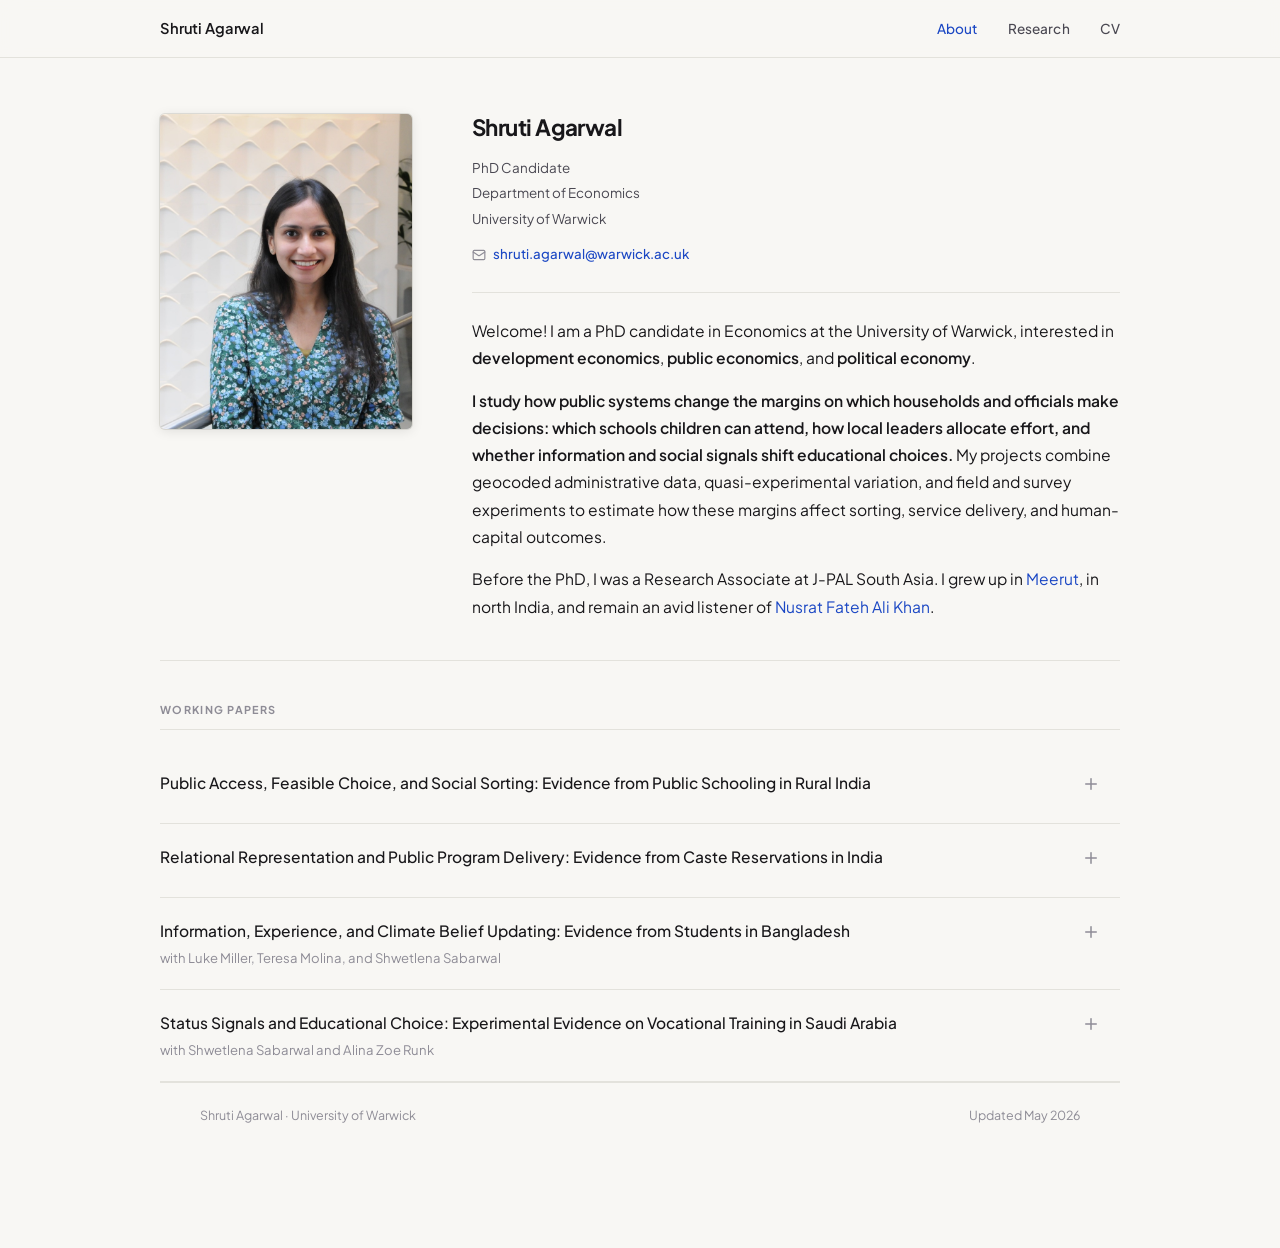
==== commit 4d0c39e1: "fix assets" ====
--- a/index.html
+++ b/index.html
@@ -52,7 +52,7 @@
     },
     "workLocation": {
       "@type": "Place",
-      "name": "Coventry, United Kingdom"
+      "name": "Warwick, United Kingdom"
     }
   }
   </script>
@@ -60,7 +60,7 @@
   <link rel="preconnect" href="https://fonts.googleapis.com">
   <link rel="preconnect" href="https://fonts.gstatic.com" crossorigin>
   <link href="https://fonts.googleapis.com/css2?family=Plus+Jakarta+Sans:ital,wght@0,300;0,400;0,500;0,600;0,700;1,400&display=swap" rel="stylesheet">
-  <link rel="stylesheet" href="assets/css/style.css">
+  <link rel="stylesheet" href="assets/css/style.css?v=4">
   <link rel="icon" type="image/svg+xml" href="assets/images/favicon.svg">
 </head>
 <body>
@@ -77,65 +77,53 @@
   </div>
 </nav>
 
-<!-- ── TWO-COLUMN LAYOUT ─────────────────────────────────── -->
-<div class="layout">
-
-  <!-- SIDEBAR -->
+<!-- ── PAGE WRAPPER ──────────────────────────────────────── -->
+<div class="index-wrap">
+
+<!-- ── TOP PANEL: photo + bio ───────────────────────────── -->
+<div class="top-panel">
+
+  <!-- PHOTO only on the left -->
   <aside class="sidebar">
     <img src="assets/images/profile.jpg" alt="Shruti Agarwal" class="sidebar-photo">
-
-    <div>
-      <h1 class="sidebar-name">Shruti Agarwal</h1>
-
-      <div class="sidebar-affil">
-        <div>PhD Candidate</div>
-        <div>Department of Economics</div>
-        <div>University of Warwick</div>
-      </div>
-
-      <hr class="sidebar-divider">
-
-      <div class="sidebar-links">
-        <a href="mailto:shruti.agarwal@warwick.ac.uk" class="sidebar-link">
-          <!-- mail icon -->
-          <svg width="14" height="14" viewBox="0 0 24 24" fill="none" stroke="currentColor" stroke-width="2" stroke-linecap="round" stroke-linejoin="round" aria-hidden="true">
-            <rect width="20" height="16" x="2" y="4" rx="2"/>
-            <path d="m22 7-8.97 5.7a1.94 1.94 0 0 1-2.06 0L2 7"/>
-          </svg>
-          shruti.agarwal@warwick.ac.uk
-        </a>
-
-        <a href="#" class="sidebar-link">
-          <!-- document icon -->
-          <svg width="14" height="14" viewBox="0 0 24 24" fill="none" stroke="currentColor" stroke-width="2" stroke-linecap="round" stroke-linejoin="round" aria-hidden="true">
-            <path d="M14 2H6a2 2 0 0 0-2 2v16a2 2 0 0 0 2 2h12a2 2 0 0 0 2-2V8z"/>
-            <polyline points="14 2 14 8 20 8"/>
-            <line x1="16" y1="13" x2="8" y2="13"/>
-            <line x1="16" y1="17" x2="8" y2="17"/>
-            <polyline points="10 9 9 9 8 9"/>
-          </svg>
-          Curriculum Vitae
-        </a>
-      </div>
+  </aside>
+
+  <!-- RIGHT COLUMN: name, affil, email, then bio -->
+  <div class="bio-panel">
+    <h1 class="sidebar-name">Shruti Agarwal</h1>
+
+    <div class="sidebar-affil" style="margin-bottom: 14px;">
+      <div>PhD Candidate</div>
+      <div>Department of Economics</div>
+      <div>University of Warwick</div>
     </div>
-  </aside>
-
-  <!-- MAIN CONTENT -->
-  <main class="content">
-
-    <!-- BIO -->
-    <section class="section">
-      <div class="bio-text">
-        <p>Welcome! I am a PhD candidate in Economics at the University of Warwick, interested in <strong>development economics</strong>, <strong>public economics</strong>, and <strong>political economy</strong>.</p>
-
-        <p><strong>I study how public systems change the margins on which households and officials make decisions: which schools children can attend, how local leaders allocate effort, and whether information and social signals shift educational choices.</strong> My projects combine geocoded administrative data, quasi-experimental variation, and field and survey experiments to estimate how these margins affect sorting, service delivery, and human-capital outcomes.</p>
-
-        <p>Before the PhD, I was a Research Associate at J-PAL South Asia. I grew up in <a href="https://franpritchett.com/00routesdata/1800_1899/1857revolt/meerut/meerut.html" target="_blank" rel="noopener">Meerut</a>, in north India, and remain an avid listener of <a href="https://realworldrecords.com/artists/nusratfatehalikhan/" target="_blank" rel="noopener">Nusrat Fateh Ali Khan</a>.</p>
-      </div>
-    </section>
-
-    <!-- WORKING PAPERS -->
-    <section class="section">
+
+    <div class="sidebar-links" style="margin-bottom: 28px;">
+      <a href="mailto:shruti.agarwal@warwick.ac.uk" class="sidebar-link">
+        <svg width="14" height="14" viewBox="0 0 24 24" fill="none" stroke="currentColor" stroke-width="2" stroke-linecap="round" stroke-linejoin="round" aria-hidden="true">
+          <rect width="20" height="16" x="2" y="4" rx="2"/>
+          <path d="m22 7-8.97 5.7a1.94 1.94 0 0 1-2.06 0L2 7"/>
+        </svg>
+        shruti.agarwal@warwick.ac.uk
+      </a>
+    </div>
+
+    <hr class="sidebar-divider" style="margin-bottom: 24px;">
+
+    <div class="bio-text">
+      <p>Welcome! I am a PhD candidate in Economics at the University of Warwick, interested in <strong>development economics</strong>, <strong>public economics</strong>, and <strong>political economy</strong>.</p>
+
+      <p><strong>I study how public systems change the margins on which households and officials make decisions: which schools children can attend, how local leaders allocate effort, and whether information and social signals shift educational choices.</strong> My projects combine geocoded administrative data, quasi-experimental variation, and field and survey experiments to estimate how these margins affect sorting, service delivery, and human-capital outcomes.</p>
+
+      <p>Before the PhD, I was a Research Associate at J-PAL South Asia. I grew up in <a href="https://franpritchett.com/00routesdata/1800_1899/1857revolt/meerut/meerut.html" target="_blank" rel="noopener">Meerut</a>, in north India, and remain an avid listener of <a href="https://realworldrecords.com/artists/nusratfatehalikhan/" target="_blank" rel="noopener">Nusrat Fateh Ali Khan</a>.</p>
+    </div>
+  </div>
+
+</div>
+
+<!-- ── PAPERS PANEL: full width ──────────────────────────── -->
+<div class="papers-panel">
+  <section class="section">
       <div class="section-label">Working Papers</div>
       <div class="paper-cards">
 
@@ -155,8 +143,8 @@
               <div class="paper-presentations">Presented at: Applied Microeconomics Early Stage (Warwick); Workshop in Experimental Economics and Political Economy (Warwick); 4th Diversity and Human Capital Workshop (Exeter); SEEDEC 2026 (Durham); NCDE 2026 (Växjö, Sweden).</div>
             </div>
             <div class="paper-figure">
-              <img src="assets/images/india-main-figure.svg" alt="Main figure: Public Access and Social Sorting in Rural India">
-              <div class="paper-figure-caption">Figure: IV estimates of access on segregation indices</div>
+              <img src="assets/images/india-main-figure.png" alt="Main figure: Public Access and Social Sorting in Rural India">
+              <div class="paper-figure-caption">Observed segregation and nearest-school benchmark around the emergence of local two-school public choice.</div>
             </div>
           </div>
         </details>
@@ -165,20 +153,17 @@
         <details class="paper-card" id="paper-up">
           <summary>
             <div class="paper-card-header">
-              <div class="paper-card-title">Relational Representation and Public Program Delivery: Evidence from Caste Reservations in Uttar Pradesh</div>
-            </div>
-            <svg class="paper-toggle" viewBox="0 0 24 24" fill="none" stroke="currentColor" stroke-width="2" stroke-linecap="round" stroke-linejoin="round" aria-hidden="true">
-              <line x1="12" y1="5" x2="12" y2="19"/><line x1="5" y1="12" x2="19" y2="12"/>
-            </svg>
-          </summary>
-          <div class="paper-body">
+              <div class="paper-card-title">Relational Representation and Public Program Delivery: Evidence from Caste Reservations in India</div>
+            </div>
+            <svg class="paper-toggle" viewBox="0 0 24 24" fill="none" stroke="currentColor" stroke-width="2" stroke-linecap="round" stroke-linejoin="round" aria-hidden="true">
+              <line x1="12" y1="5" x2="12" y2="19"/><line x1="5" y1="12" x2="19" y2="12"/>
+            </svg>
+          </summary>
+          <div class="paper-body no-figure">
             <div>
               <p class="paper-abstract">Can political quotas improve public program delivery when authority is spread across multiple tiers of government? This paper argues that the effects of representation are relational: the same reserved leader may face very different constraints depending on the social position of officials above them. I study this question in rural Uttar Pradesh, where caste-based reservations assign leadership positions across nested lower-tier and higher-tier local governments. I combine local election data with administrative records from India's National Rural Employment Guarantee Act and exploit cutoff-based variation generated by reservation assignment rules. The design estimates how the effect of lower-tier caste representation varies with the caste environment at the higher tier. Cross-tier pairings shape both administrative implementation and distributive outcomes: employment generated, works completed, delays, bottlenecks, and the caste composition of program benefits. The findings suggest that quotas affect delivery not only by changing who holds office, but also by changing where that office sits within the hierarchy of local government.</p>
             </div>
-            <div class="paper-figure">
-              <img src="assets/images/alignment-main-figure.svg" alt="Main figure: Relational Representation in Uttar Pradesh">
-              <div class="paper-figure-caption">Figure: Effect of cross-tier caste alignment on NREGA outcomes</div>
-            </div>
+
           </div>
         </details>
 
@@ -198,8 +183,8 @@
               <p class="paper-abstract">Do young people update climate beliefs in response to new information or direct exposure to extreme weather? We study this question using a three-wave panel of more than 5,000 students in Bangladesh, one of the world's most climate-exposed countries. The data measure climate knowledge, skepticism, anxiety, engagement, academic skills, and real-stakes willingness to donate to climate-related causes. We combine the panel with two sources of variation: a school-level randomized climate education intervention and quasi-experimental exposure to a major rainfall event during survey implementation. Neither channel produces detectable belief updating. Short informational materials, a detailed climate booklet with an incentivized quiz, and recent rainfall exposure have limited effects on knowledge, skepticism, anxiety, engagement, or willingness to pay. Instead, climate beliefs are highly persistent and strongly correlated with baseline academic skills. The findings suggest that adolescent climate beliefs in high-risk settings are not easily shifted by brief information campaigns or isolated weather shocks.</p>
             </div>
             <div class="paper-figure">
-              <img src="assets/images/bangladesh-main-figure.svg" alt="Main figure: Climate Belief Updating in Bangladesh">
-              <div class="paper-figure-caption">Figure: Treatment effects on climate belief outcomes</div>
+              <img src="assets/images/bangladesh-main-figure.png" alt="Main figure: Climate Belief Updating in Bangladesh">
+              <div class="paper-figure-caption">Survey timeline and treatment schedule.</div>
             </div>
           </div>
         </details>
@@ -220,13 +205,13 @@
               <p class="paper-abstract">Educational choices may respond not only to expected earnings, but also to the social meaning of different schooling paths. We test this channel in Saudi Arabia, where technical and vocational education remains a policy priority but often carries lower social prestige than academic routes. We run a 2&times;2 randomized survey experiment that independently varies the prestige of a vocational career vignette and the provision of factual wage information. Status framing substantially increases willingness to consider vocational training and raises expected wages, despite containing no wage data. Wage information alone has no detectable effect on attitudes or behavior. Revealed engagement shows the same pattern: high-status framing increases post-survey demand for TVET information, while adding wage information weakens this response. The results point to social image, rather than earnings information, as a central constraint on vocational demand in this setting. Information campaigns may fail when they target the wrong margin of educational choice.</p>
             </div>
             <div class="paper-figure">
-              <img src="assets/images/tvet-main-figure.svg" alt="Main figure: Status Signals and TVET in Saudi Arabia">
-              <div class="paper-figure-caption">Figure: 2×2 experimental effects on TVET willingness</div>
-            </div>
-          </div>
-        </details>
-
-        <!-- ── PAPER 5 ─────────────────────────────────── -->
+              <img src="assets/images/tvet-main-figure.png" alt="Main figure: Status Signals and TVET in Saudi Arabia">
+              <div class="paper-figure-caption">Post-survey engagement with TVET information, by randomized treatment arm.</div>
+            </div>
+          </div>
+        </details>
+
+        <!-- ── PAPER 5 (hidden — not ready to show) ─────
         <details class="paper-card" id="paper-uganda">
           <summary>
             <div class="paper-card-header">
@@ -246,12 +231,13 @@
             </div>
           </div>
         </details>
+        ──>
 
       </div>
-    </section>
-
-  </main>
-</div>
+  </section>
+</div><!-- /.papers-panel -->
+
+</div><!-- /.index-wrap -->
 
 <!-- ── FOOTER ────────────────────────────────────────────── -->
 <footer>
@@ -261,5 +247,27 @@
   </div>
 </footer>
 
+<!-- ── LIGHTBOX ─────────────────────────────────────────── -->
+<div class="lightbox-overlay" id="lightbox" role="dialog" aria-modal="true">
+  <button class="lightbox-close" id="lightbox-close" aria-label="Close">&times;</button>
+  <img id="lightbox-img" src="" alt="">
+</div>
+
+<script>
+  const overlay = document.getElementById('lightbox');
+  const lbImg   = document.getElementById('lightbox-img');
+  document.querySelectorAll('.paper-figure img').forEach(img => {
+    img.addEventListener('click', () => {
+      lbImg.src = img.src;
+      lbImg.alt = img.alt;
+      overlay.classList.add('open');
+    });
+  });
+  function closeLightbox() { overlay.classList.remove('open'); lbImg.src = ''; }
+  document.getElementById('lightbox-close').addEventListener('click', closeLightbox);
+  overlay.addEventListener('click', e => { if (e.target === overlay) closeLightbox(); });
+  document.addEventListener('keydown', e => { if (e.key === 'Escape') closeLightbox(); });
+</script>
+
 </body>
 </html>
--- a/assets/css/style.css
+++ b/assets/css/style.css
@@ -23,7 +23,7 @@
 
 /* ── RESET ───────────────────────────────────────────────── */
 *, *::before, *::after { box-sizing: border-box; margin: 0; padding: 0; }
-html { scroll-behavior: smooth; font-size: 16px; }
+html { scroll-behavior: smooth; font-size: 16px; height: 100%; }
 
 body {
   font-family: var(--font);
@@ -32,6 +32,19 @@
   line-height: 1.65;
   -webkit-font-smoothing: antialiased;
   -moz-osx-font-smoothing: grayscale;
+  min-height: 100%;
+  display: flex;
+  flex-direction: column;
+}
+
+.layout,
+.research-layout,
+.index-wrap {
+  flex: 1 0 auto;
+}
+
+footer {
+  flex-shrink: 0;
 }
 
 a { color: var(--accent); text-decoration: none; }
@@ -97,6 +110,29 @@
   align-items: start;
 }
 
+/* ── INDEX PAGE WRAPPER ──────────────────────────────────── */
+.index-wrap {
+  max-width: var(--max-w);
+  margin: 0 auto;
+  padding: 0 40px;
+  flex: 1 0 auto;
+}
+
+/* ── INDEX PAGE: top panel (sidebar + bio) ───────────────── */
+.top-panel {
+  padding: 56px 0 40px;
+  display: grid;
+  grid-template-columns: var(--sidebar-w) 1fr;
+  gap: 60px;
+  align-items: start;
+}
+
+/* ── INDEX PAGE: papers full-width panel ─────────────────── */
+.papers-panel {
+  padding: 40px 0 100px;
+  border-top: 1px solid var(--border);
+}
+
 /* ── SIDEBAR ─────────────────────────────────────────────── */
 .sidebar {
   position: sticky;
@@ -106,11 +142,24 @@
 .sidebar-photo {
   display: block;
   width: 100%;
-  aspect-ratio: 4 / 5;
+  height: auto;
   object-fit: cover;
+  object-position: top;
   border-radius: var(--r);
   background: #e5e7eb;
-  margin-bottom: 22px;
+  margin-bottom: 0;
+}
+
+/* on the index page, photo column is photo-only — no gap below */
+.top-panel .sidebar {
+  position: static;
+}
+.top-panel .sidebar-photo {
+  width: 100%;
+  height: 100%;
+  max-height: 480px;
+  object-fit: cover;
+  object-position: top;
 }
 
 .sidebar-name {
@@ -283,6 +332,7 @@
 /* ── PAPER CARDS (research.html) ─────────────────────────── */
 .paper-card {
   border-bottom: 1px solid var(--border);
+  width: 100%;
 }
 .paper-cards > .paper-card:first-child {
   border-top: none;
@@ -293,6 +343,7 @@
   cursor: pointer;
   padding: 22px 0;
   display: flex;
+  width: 100%;
   align-items: flex-start;
   justify-content: space-between;
   gap: 18px;
@@ -335,12 +386,23 @@
 
 /* Paper body */
 .paper-body {
+  padding-top: 20px;
   padding-bottom: 28px;
   display: grid;
-  grid-template-columns: 1fr 210px;
-  gap: 32px;
+  grid-template-columns: 44% 1fr;
+  gap: 36px;
   align-items: start;
 }
+
+/* figure is second in HTML but visually first (left) */
+.paper-body > div { order: 2; }
+.paper-body .paper-figure { order: 1; }
+
+/* papers with no figure: single column */
+.paper-body.no-figure {
+  grid-template-columns: 1fr;
+}
+.paper-body.no-figure > div { order: 0; }
 
 .paper-abstract {
   font-size: 0.88rem;
@@ -358,19 +420,19 @@
   line-height: 1.55;
 }
 
-.paper-figure { flex-shrink: 0; }
 .paper-figure img {
   width: 100%;
   height: auto;
   border-radius: 4px;
   border: 1px solid var(--border);
   background: var(--surface);
+  display: block;
+  cursor: zoom-in;
 }
 .paper-figure-caption {
   margin-top: 6px;
   font-size: 0.72rem;
   color: var(--text-3);
-  text-align: center;
   line-height: 1.4;
 }
 
@@ -390,6 +452,45 @@
   font-size: 0.78rem;
   color: var(--text-3);
 }
+
+/* ── LIGHTBOX ────────────────────────────────────────────── */
+.paper-figure img {
+  cursor: zoom-in;
+}
+
+.lightbox-overlay {
+  display: none;
+  position: fixed;
+  inset: 0;
+  z-index: 999;
+  background: rgba(0, 0, 0, 0.82);
+  align-items: center;
+  justify-content: center;
+  padding: 32px;
+}
+.lightbox-overlay.open {
+  display: flex;
+}
+.lightbox-overlay img {
+  max-width: 92vw;
+  max-height: 88vh;
+  object-fit: contain;
+  border-radius: 6px;
+  box-shadow: 0 8px 48px rgba(0,0,0,0.5);
+}
+.lightbox-close {
+  position: fixed;
+  top: 18px;
+  right: 24px;
+  background: none;
+  border: none;
+  color: #fff;
+  font-size: 2rem;
+  line-height: 1;
+  cursor: pointer;
+  opacity: 0.8;
+}
+.lightbox-close:hover { opacity: 1; }
 
 /* ── PHOTO TREATMENT ────────────────────────────────────── */
 .sidebar-photo {
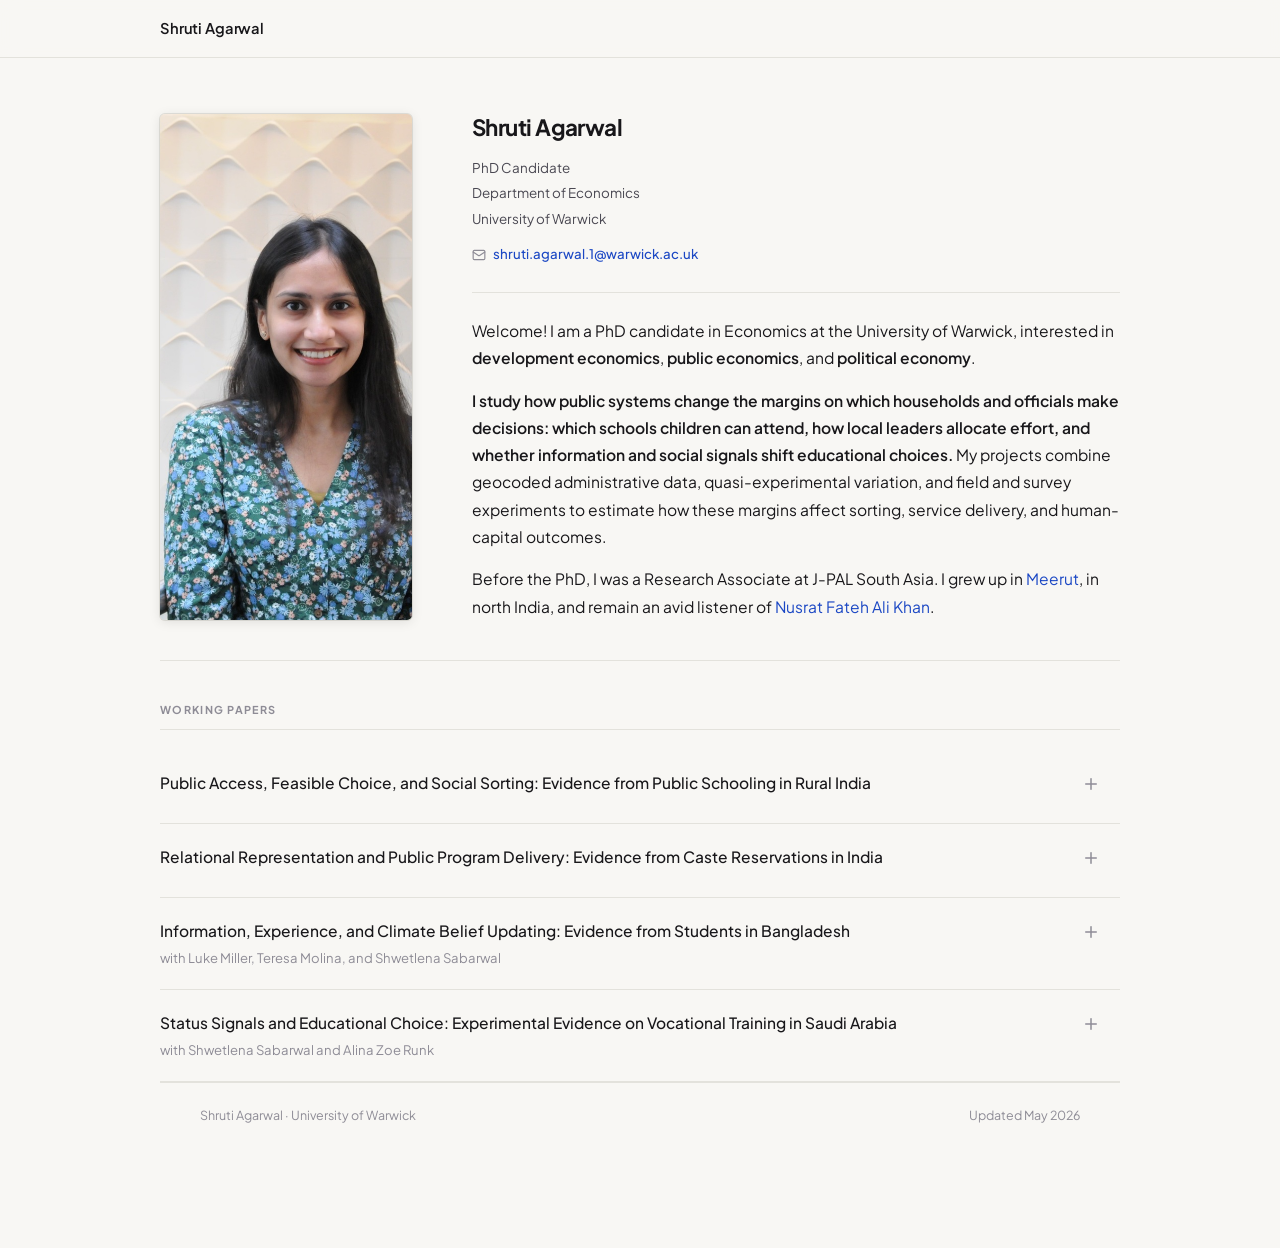
==== commit 4b1f1430: "fix picture display" ====
--- a/index.html
+++ b/index.html
@@ -41,7 +41,7 @@
       "name": "University of Warwick",
       "url": "https://warwick.ac.uk"
     },
-    "email": "shruti.agarwal@warwick.ac.uk",
+    "email": "shruti.agarwal.1@warwick.ac.uk",
     "url": "https://agl-shruti.github.io/",
     "image": "https://agl-shruti.github.io/assets/images/profile.jpg",
     "description": "PhD Candidate in Economics at the University of Warwick, specialising in development economics, public economics, and political economy.",
@@ -60,7 +60,7 @@
   <link rel="preconnect" href="https://fonts.googleapis.com">
   <link rel="preconnect" href="https://fonts.gstatic.com" crossorigin>
   <link href="https://fonts.googleapis.com/css2?family=Plus+Jakarta+Sans:ital,wght@0,300;0,400;0,500;0,600;0,700;1,400&display=swap" rel="stylesheet">
-  <link rel="stylesheet" href="assets/css/style.css?v=4">
+  <link rel="stylesheet" href="assets/css/style.css?v=5">
   <link rel="icon" type="image/svg+xml" href="assets/images/favicon.svg">
 </head>
 <body>
@@ -69,11 +69,6 @@
 <nav class="site-nav">
   <div class="nav-inner">
     <a href="index.html" class="nav-brand">Shruti Agarwal</a>
-    <ul class="nav-links">
-      <li><a href="index.html" class="active">About</a></li>
-      <li><a href="research.html">Research</a></li>
-      <li><a href="#" aria-label="Download CV">CV</a></li>
-    </ul>
   </div>
 </nav>
 
@@ -99,12 +94,12 @@
     </div>
 
     <div class="sidebar-links" style="margin-bottom: 28px;">
-      <a href="mailto:shruti.agarwal@warwick.ac.uk" class="sidebar-link">
+      <a href="mailto:shruti.agarwal.1@warwick.ac.uk" class="sidebar-link">
         <svg width="14" height="14" viewBox="0 0 24 24" fill="none" stroke="currentColor" stroke-width="2" stroke-linecap="round" stroke-linejoin="round" aria-hidden="true">
           <rect width="20" height="16" x="2" y="4" rx="2"/>
           <path d="m22 7-8.97 5.7a1.94 1.94 0 0 1-2.06 0L2 7"/>
         </svg>
-        shruti.agarwal@warwick.ac.uk
+        shruti.agarwal.1@warwick.ac.uk
       </a>
     </div>
 
--- a/assets/css/style.css
+++ b/assets/css/style.css
@@ -150,16 +150,21 @@
   margin-bottom: 0;
 }
 
-/* on the index page, photo column is photo-only — no gap below */
+/* on the index page, photo column is photo-only — stretch to fill row height */
+.top-panel {
+  align-items: stretch;
+}
 .top-panel .sidebar {
   position: static;
+  display: flex;
+  flex-direction: column;
 }
 .top-panel .sidebar-photo {
   width: 100%;
-  height: 100%;
-  max-height: 480px;
+  flex: 1;
   object-fit: cover;
-  object-position: top;
+  object-position: top center;
+  min-height: 0;
 }
 
 .sidebar-name {
